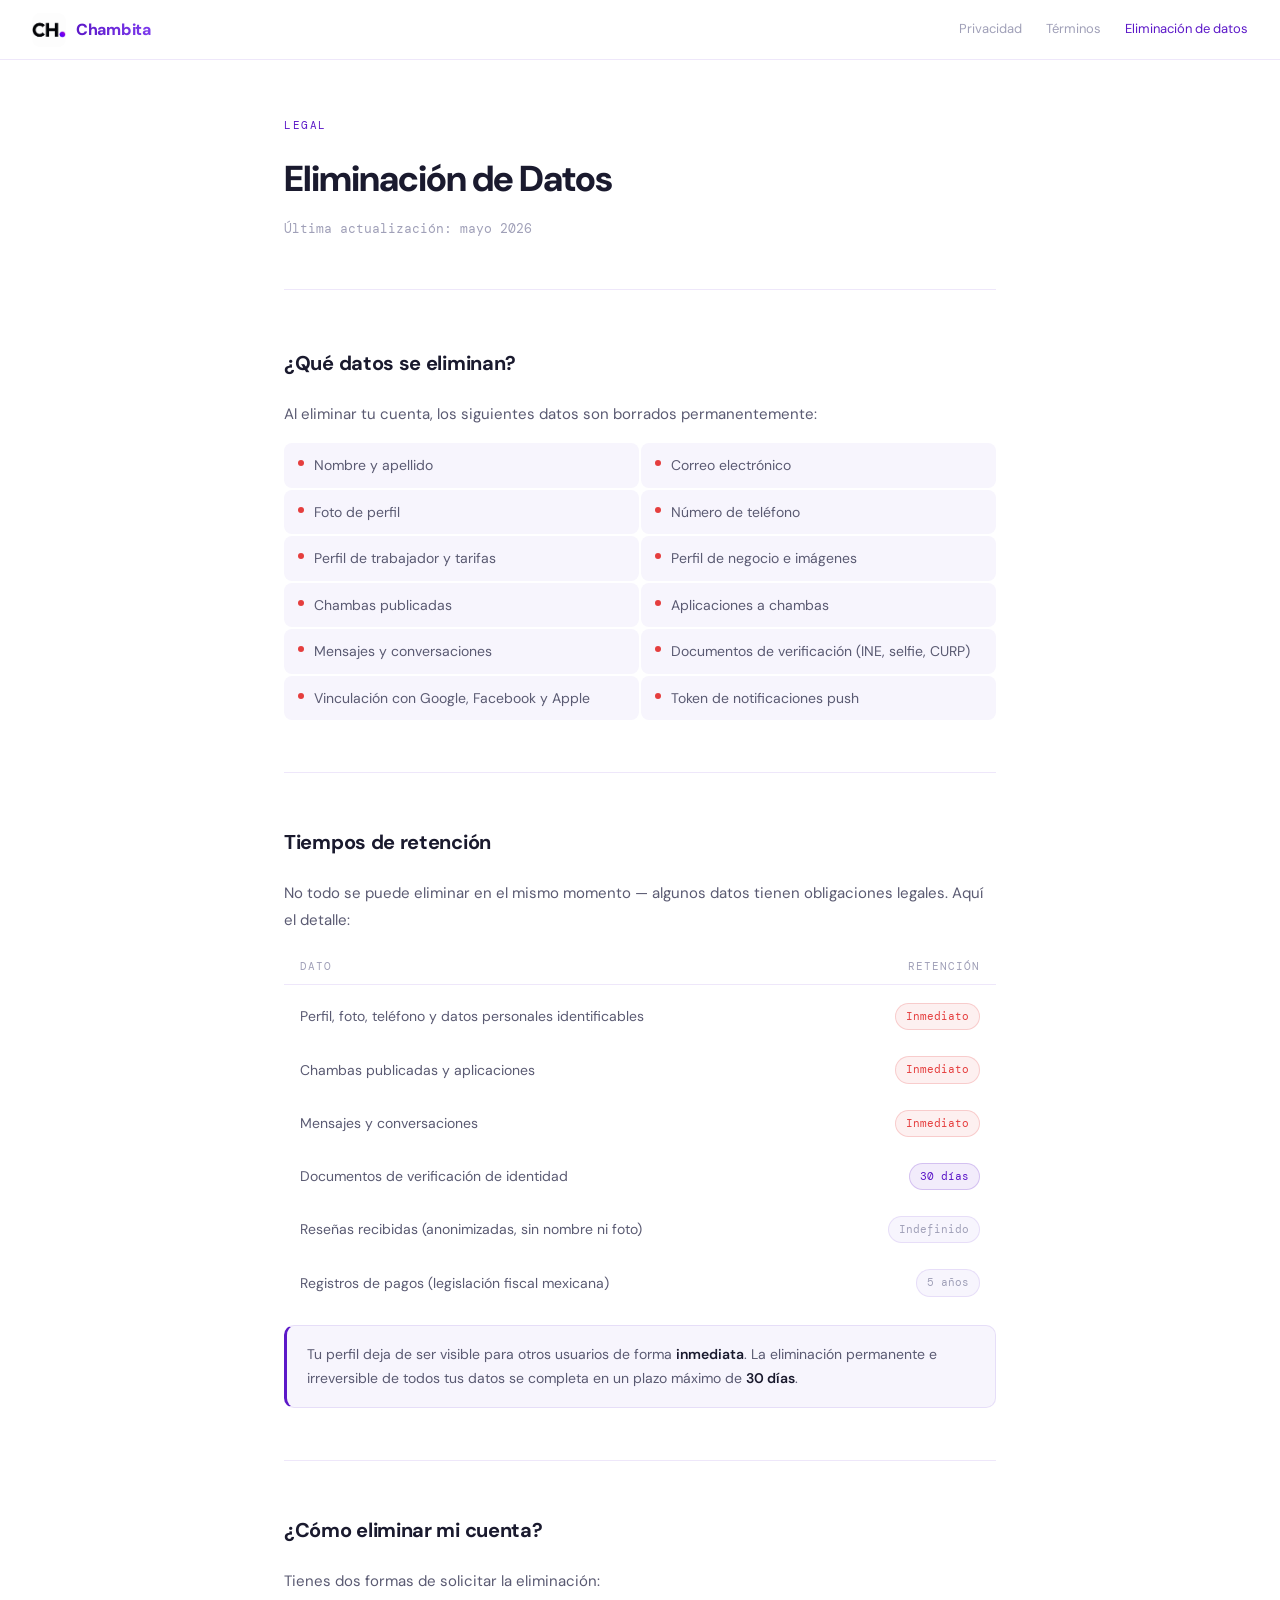
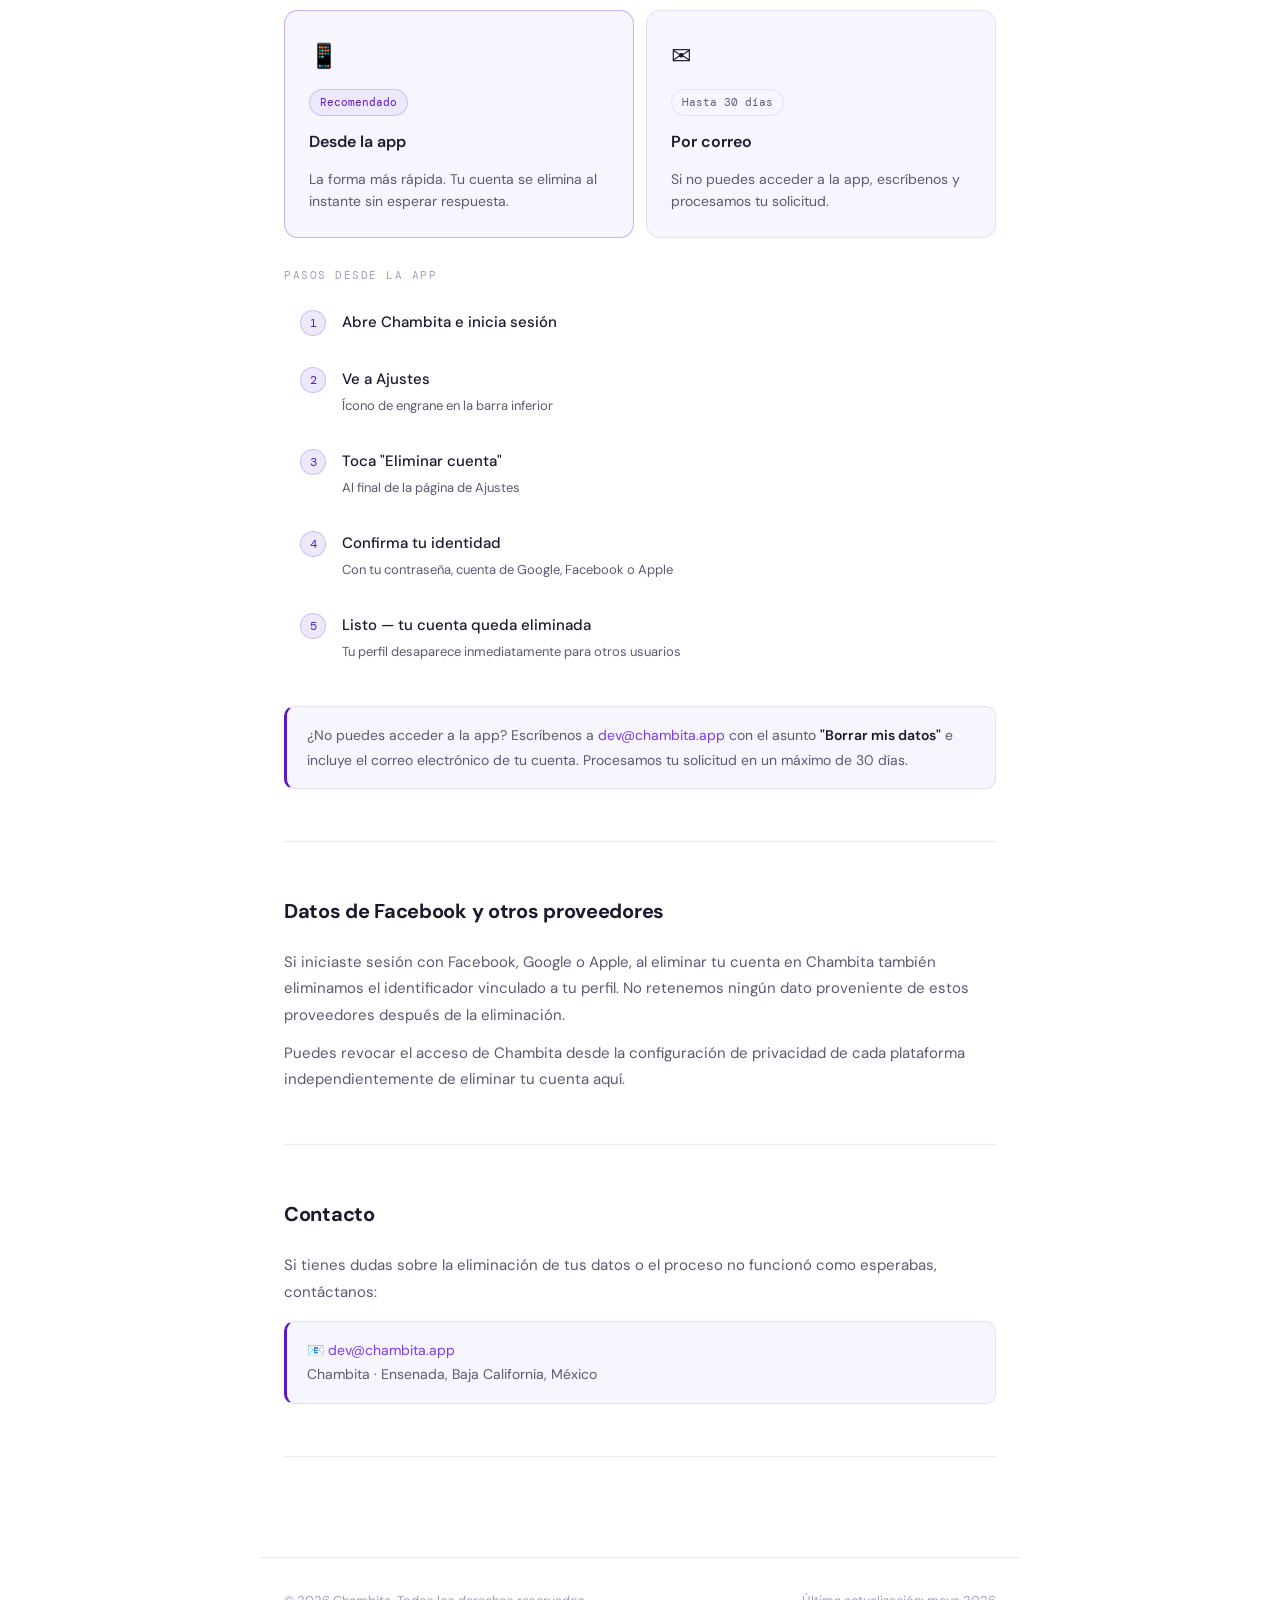
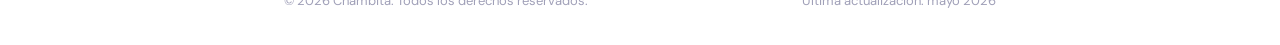
==== data-deletion.html @ aad7fae1 "logo update" ====
<!doctype html>
<html lang="es">
<head>
  <meta charset="UTF-8" />
  <meta name="viewport" content="width=device-width, initial-scale=1.0" />
  <title>Eliminación de Datos — Chambita</title>
  <link rel="stylesheet" href="/chambita.css" />
</head>
<body>

  <header class="site-header">
    <a href="/" class="site-header-logo">
      <img src="/chambita_logo.png" alt="Chambita" />
      <span>Chambita</span>
    </a>
    <nav class="site-header-nav">
      <a href="/privacy">Privacidad</a>
      <a href="/terms">Términos</a>
      <a href="/data-deletion" class="active">Eliminación de datos</a>
    </nav>
  </header>

  <div class="page">
    <div class="doc-header">
      <p class="doc-header-eyebrow">Legal</p>
      <h1>Eliminación de Datos</h1>
      <p class="doc-header-meta">Última actualización: mayo 2026</p>
    </div>

    <div class="section">
      <div class="section-header"><h2>¿Qué datos se eliminan?</h2></div>
      <p>Al eliminar tu cuenta, los siguientes datos son borrados permanentemente:</p>
      <div class="data-grid">
        <div class="data-item"><span class="data-item-dot deleted"></span>Nombre y apellido</div>
        <div class="data-item"><span class="data-item-dot deleted"></span>Correo electrónico</div>
        <div class="data-item"><span class="data-item-dot deleted"></span>Foto de perfil</div>
        <div class="data-item"><span class="data-item-dot deleted"></span>Número de teléfono</div>
        <div class="data-item"><span class="data-item-dot deleted"></span>Perfil de trabajador y tarifas</div>
        <div class="data-item"><span class="data-item-dot deleted"></span>Perfil de negocio e imágenes</div>
        <div class="data-item"><span class="data-item-dot deleted"></span>Chambas publicadas</div>
        <div class="data-item"><span class="data-item-dot deleted"></span>Aplicaciones a chambas</div>
        <div class="data-item"><span class="data-item-dot deleted"></span>Mensajes y conversaciones</div>
        <div class="data-item"><span class="data-item-dot deleted"></span>Documentos de verificación (INE, selfie, CURP)</div>
        <div class="data-item"><span class="data-item-dot deleted"></span>Vinculación con Google, Facebook y Apple</div>
        <div class="data-item"><span class="data-item-dot deleted"></span>Token de notificaciones push</div>
      </div>
    </div>
    <hr />

    <div class="section">
      <div class="section-header"><h2>Tiempos de retención</h2></div>
      <p>No todo se puede eliminar en el mismo momento — algunos datos tienen obligaciones legales. Aquí el detalle:</p>
      <div class="retention">
        <div class="retention-header"><span>Dato</span><span>Retención</span></div>
        <div class="retention-row"><span class="retention-item">Perfil, foto, teléfono y datos personales identificables</span><span class="retention-tag tag-immediate">Inmediato</span></div>
        <div class="retention-row"><span class="retention-item">Chambas publicadas y aplicaciones</span><span class="retention-tag tag-immediate">Inmediato</span></div>
        <div class="retention-row"><span class="retention-item">Mensajes y conversaciones</span><span class="retention-tag tag-immediate">Inmediato</span></div>
        <div class="retention-row"><span class="retention-item">Documentos de verificación de identidad</span><span class="retention-tag tag-30days">30 días</span></div>
        <div class="retention-row"><span class="retention-item">Reseñas recibidas (anonimizadas, sin nombre ni foto)</span><span class="retention-tag tag-legal">Indefinido</span></div>
        <div class="retention-row"><span class="retention-item">Registros de pagos (legislación fiscal mexicana)</span><span class="retention-tag tag-legal">5 años</span></div>
      </div>
      <div class="callout">
        <p>Tu perfil deja de ser visible para otros usuarios de forma <strong>inmediata</strong>. La eliminación permanente e irreversible de todos tus datos se completa en un plazo máximo de <strong>30 días</strong>.</p>
      </div>
    </div>
    <hr />

    <div class="section">
      <div class="section-header"><h2>¿Cómo eliminar mi cuenta?</h2></div>
      <p>Tienes dos formas de solicitar la eliminación:</p>
      <div class="options">
        <div class="option-card primary">
          <div class="option-icon">📱</div>
          <div class="option-tag">Recomendado</div>
          <div class="option-title">Desde la app</div>
          <div class="option-desc">La forma más rápida. Tu cuenta se elimina al instante sin esperar respuesta.</div>
        </div>
        <div class="option-card">
          <div class="option-icon">✉️</div>
          <div class="option-tag secondary">Hasta 30 días</div>
          <div class="option-title">Por correo</div>
          <div class="option-desc">Si no puedes acceder a la app, escríbenos y procesamos tu solicitud.</div>
        </div>
      </div>

      <div class="steps" style="margin-top: 28px;">
        <p style="font-size: 11px; font-family: 'DM Mono', monospace; letter-spacing: 1.5px; color: var(--faint); text-transform: uppercase; margin-bottom: 8px;">Pasos desde la app</p>
        <div class="step">
          <div class="step-num">1</div>
          <div class="step-content"><div class="step-label">Abre Chambita e inicia sesión</div></div>
        </div>
        <div class="step">
          <div class="step-num">2</div>
          <div class="step-content">
            <div class="step-label">Ve a Ajustes</div>
            <div class="step-hint">Ícono de engrane en la barra inferior</div>
          </div>
        </div>
        <div class="step">
          <div class="step-num">3</div>
          <div class="step-content">
            <div class="step-label">Toca "Eliminar cuenta"</div>
            <div class="step-hint">Al final de la página de Ajustes</div>
          </div>
        </div>
        <div class="step">
          <div class="step-num">4</div>
          <div class="step-content">
            <div class="step-label">Confirma tu identidad</div>
            <div class="step-hint">Con tu contraseña, cuenta de Google, Facebook o Apple</div>
          </div>
        </div>
        <div class="step">
          <div class="step-num">5</div>
          <div class="step-content">
            <div class="step-label">Listo — tu cuenta queda eliminada</div>
            <div class="step-hint">Tu perfil desaparece inmediatamente para otros usuarios</div>
          </div>
        </div>
      </div>

      <div class="callout" style="margin-top: 28px;">
        <p>¿No puedes acceder a la app? Escríbenos a <a href="mailto:dev@chambita.app">dev@chambita.app</a> con el asunto <strong>"Borrar mis datos"</strong> e incluye el correo electrónico de tu cuenta. Procesamos tu solicitud en un máximo de 30 días.</p>
      </div>
    </div>
    <hr />

    <div class="section">
      <div class="section-header"><h2>Datos de Facebook y otros proveedores</h2></div>
      <p>Si iniciaste sesión con Facebook, Google o Apple, al eliminar tu cuenta en Chambita también eliminamos el identificador vinculado a tu perfil. No retenemos ningún dato proveniente de estos proveedores después de la eliminación.</p>
      <p>Puedes revocar el acceso de Chambita desde la configuración de privacidad de cada plataforma independientemente de eliminar tu cuenta aquí.</p>
    </div>
    <hr />

    <div class="section">
      <div class="section-header"><h2>Contacto</h2></div>
      <p>Si tienes dudas sobre la eliminación de tus datos o el proceso no funcionó como esperabas, contáctanos:</p>
      <div class="callout">
        <p>📧 <a href="mailto:dev@chambita.app">dev@chambita.app</a><br />Chambita · Ensenada, Baja California, México</p>
      </div>
    </div>

    <hr style="margin-bottom: 0;" />
  </div>

  <footer class="site-footer">
    <p>© 2026 Chambita. Todos los derechos reservados.</p>
    <p>Última actualización: mayo 2026</p>
  </footer>

</body>
</html>
---- chambita.css ----
@import url('https://fonts.googleapis.com/css2?family=DM+Sans:ital,opsz,wght@0,9..40,300;0,9..40,400;0,9..40,500;0,9..40,600;0,9..40,700;1,9..40,300&family=DM+Mono:wght@400;500&display=swap');

:root {
  --bg:       #ffffff;
  --surface:  #f7f5fd;
  --border:   rgba(92, 24, 200, 0.1);
  --text:     #1a1a2e;
  --muted:    #5a5a72;
  --faint:    #a0a0b8;
  --accent:   #5c18c8;
  --accent2:  #7c3aed;
  --accent-light: #ede8fb;
  --danger:   #e53e3e;
  --success:  #38a169;
  --mono:     'DM Mono', monospace;
  --sans:     'DM Sans', system-ui, sans-serif;
}

*, *::before, *::after { box-sizing: border-box; margin: 0; padding: 0; }
html { scroll-behavior: smooth; }

body {
  font-family: var(--sans);
  background: var(--bg);
  color: var(--text);
  line-height: 1.75;
  -webkit-font-smoothing: antialiased;
}

/* ── Site header ── */
.site-header {
  position: sticky;
  top: 0;
  z-index: 100;
  background: rgba(255,255,255,0.92);
  backdrop-filter: blur(12px);
  border-bottom: 1px solid var(--border);
  padding: 0 32px;
  height: 60px;
  display: flex;
  align-items: center;
  justify-content: space-between;
}

.site-header-logo {
  display: flex;
  align-items: center;
  gap: 10px;
  text-decoration: none;
}

.site-header-logo img {
  width: 34px;
  height: 34px;
  border-radius: 8px;
}

.site-header-logo span {
  font-size: 16px;
  font-weight: 800;
  background: linear-gradient(90deg, #5c18c8, #7c3aed);
  -webkit-background-clip: text;
  -webkit-text-fill-color: transparent;
  letter-spacing: -0.3px;
}

.site-header-nav {
  display: flex;
  align-items: center;
  gap: 24px;
}

.site-header-nav a {
  font-size: 13px;
  color: var(--faint);
  text-decoration: none;
  transition: color 0.15s;
}

.site-header-nav a:hover,
.site-header-nav a.active { color: var(--accent); }

/* ── Page layout ── */
.page {
  max-width: 760px;
  margin: 0 auto;
  padding: 0 24px 100px;
}

/* ── Doc header ── */
.doc-header {
  padding: 56px 0 48px;
  border-bottom: 1px solid var(--border);
  margin-bottom: 56px;
}

.doc-header-eyebrow {
  font-family: var(--mono);
  font-size: 11px;
  letter-spacing: 1.5px;
  text-transform: uppercase;
  color: var(--accent);
  margin-bottom: 12px;
}

.doc-header h1 {
  font-size: 36px;
  font-weight: 800;
  letter-spacing: -1px;
  color: var(--text);
  margin-bottom: 8px;
}

.doc-header-meta {
  font-size: 13px;
  color: var(--faint);
  font-family: var(--mono);
}

/* ── TOC ── */
.toc {
  background: var(--surface);
  border: 1px solid var(--border);
  border-radius: 14px;
  padding: 24px 28px;
  margin-bottom: 56px;
}

.toc-title {
  font-size: 11px;
  font-family: var(--mono);
  letter-spacing: 1.5px;
  color: var(--faint);
  text-transform: uppercase;
  margin-bottom: 16px;
}

.toc ol { list-style: none; display: flex; flex-direction: column; gap: 2px; }

.toc ol li a {
  display: flex;
  align-items: center;
  gap: 12px;
  padding: 7px 0;
  font-size: 14px;
  color: var(--muted);
  text-decoration: none;
  transition: color 0.15s;
  border-bottom: 1px solid transparent;
}

.toc ol li a:hover { color: var(--accent); }

.toc-num {
  font-family: var(--mono);
  font-size: 11px;
  color: var(--accent);
  width: 20px;
  flex-shrink: 0;
}

/* ── Sections ── */
.section { margin-bottom: 52px; scroll-margin-top: 80px; }

.section-header {
  display: flex;
  align-items: flex-start;
  gap: 16px;
  margin-bottom: 20px;
}

.section-num {
  font-family: var(--mono);
  font-size: 11px;
  color: var(--accent);
  padding-top: 6px;
  flex-shrink: 0;
  width: 20px;
}

.section h2 {
  font-size: 20px;
  font-weight: 700;
  letter-spacing: -0.3px;
  color: var(--text);
}

.section p {
  font-size: 15px;
  color: var(--muted);
  margin-bottom: 12px;
}

.section p:last-child { margin-bottom: 0; }

/* ── Lists ── */
.data-list {
  list-style: none;
  display: flex;
  flex-direction: column;
  gap: 8px;
  margin-top: 12px;
}

.data-list li {
  display: flex;
  align-items: flex-start;
  gap: 10px;
  font-size: 15px;
  color: var(--muted);
}

.data-list li::before {
  content: '';
  width: 5px;
  height: 5px;
  border-radius: 50%;
  background: var(--accent);
  margin-top: 9px;
  flex-shrink: 0;
}

/* ── Callout ── */
.callout {
  background: var(--surface);
  border: 1px solid var(--border);
  border-left: 3px solid var(--accent);
  border-radius: 10px;
  padding: 16px 20px;
  margin-top: 16px;
}

.callout p { font-size: 14px; color: var(--muted); margin: 0; }

/* ── Providers table ── */
.providers { display: flex; flex-direction: column; gap: 2px; margin-top: 16px; }

.providers-header {
  display: grid;
  grid-template-columns: 140px 1fr;
  gap: 16px;
  padding: 8px 16px;
  border-bottom: 1px solid var(--border);
  margin-bottom: 4px;
}

.providers-header span {
  font-family: var(--mono);
  font-size: 11px;
  letter-spacing: 1px;
  color: var(--faint);
  text-transform: uppercase;
}

.provider-row {
  display: grid;
  grid-template-columns: 140px 1fr;
  gap: 16px;
  padding: 10px 16px;
  border-radius: 8px;
  transition: background 0.15s;
}

.provider-row:hover { background: var(--surface); }
.provider-name { font-size: 14px; font-weight: 500; color: var(--text); }
.provider-role { font-size: 14px; color: var(--muted); }

/* ── Retention table ── */
.retention { display: flex; flex-direction: column; gap: 2px; margin-top: 16px; }

.retention-header {
  display: grid;
  grid-template-columns: 1fr 120px;
  gap: 16px;
  padding: 8px 16px;
  border-bottom: 1px solid var(--border);
  margin-bottom: 4px;
}

.retention-header span {
  font-family: var(--mono);
  font-size: 11px;
  letter-spacing: 1px;
  color: var(--faint);
  text-transform: uppercase;
}

.retention-header span:last-child { text-align: right; }

.retention-row {
  display: grid;
  grid-template-columns: 1fr 120px;
  gap: 16px;
  padding: 12px 16px;
  border-radius: 8px;
  align-items: center;
}

.retention-row:hover { background: var(--surface); }
.retention-item { font-size: 14px; color: var(--muted); }

.retention-tag {
  font-family: var(--mono);
  font-size: 11px;
  padding: 3px 10px;
  border-radius: 20px;
  text-align: center;
  justify-self: end;
}

.tag-immediate { background: rgba(229,62,62,0.08); color: var(--danger); border: 1px solid rgba(229,62,62,0.2); }
.tag-30days    { background: rgba(92,24,200,0.08); color: var(--accent); border: 1px solid rgba(92,24,200,0.2); }
.tag-legal     { background: var(--surface); color: var(--faint); border: 1px solid var(--border); }

/* ── Data grid ── */
.data-grid {
  display: grid;
  grid-template-columns: 1fr 1fr;
  gap: 2px;
  margin-top: 16px;
}

.data-item {
  display: flex;
  align-items: flex-start;
  gap: 10px;
  padding: 10px 14px;
  background: var(--surface);
  border-radius: 8px;
  font-size: 14px;
  color: var(--muted);
}

.data-item-dot { width: 6px; height: 6px; border-radius: 50%; margin-top: 7px; flex-shrink: 0; }
.data-item-dot.deleted { background: var(--danger); }
.data-item-dot.kept    { background: var(--faint); }

/* ── Steps ── */
.steps { display: flex; flex-direction: column; gap: 2px; margin-top: 16px; }

.step {
  display: flex;
  gap: 16px;
  align-items: flex-start;
  padding: 14px 16px;
  border-radius: 10px;
  transition: background 0.15s;
}

.step:hover { background: var(--surface); }

.step-num {
  width: 26px;
  height: 26px;
  border-radius: 50%;
  background: var(--accent-light);
  border: 1px solid rgba(92,24,200,0.2);
  color: var(--accent);
  font-family: var(--mono);
  font-size: 12px;
  display: flex;
  align-items: center;
  justify-content: center;
  flex-shrink: 0;
  margin-top: 1px;
}

.step-content { display: flex; flex-direction: column; gap: 3px; }
.step-label { font-size: 15px; color: var(--text); font-weight: 500; }
.step-hint  { font-size: 13px; color: var(--muted); }

/* ── Option cards ── */
.options { display: grid; grid-template-columns: 1fr 1fr; gap: 12px; margin-top: 16px; }

.option-card {
  background: var(--surface);
  border: 1px solid var(--border);
  border-radius: 14px;
  padding: 24px;
  display: flex;
  flex-direction: column;
  gap: 12px;
}

.option-card.primary { border-color: rgba(92,24,200,0.3); }
.option-icon  { font-size: 24px; }
.option-title { font-size: 16px; font-weight: 600; color: var(--text); }
.option-desc  { font-size: 14px; color: var(--muted); line-height: 1.6; }

.option-tag {
  font-family: var(--mono);
  font-size: 11px;
  color: var(--accent);
  background: var(--accent-light);
  border: 1px solid rgba(92,24,200,0.2);
  border-radius: 20px;
  padding: 3px 10px;
  align-self: flex-start;
}

.option-tag.secondary {
  color: var(--muted);
  background: var(--surface);
  border-color: var(--border);
}

/* ── HR ── */
hr { border: none; border-top: 1px solid var(--border); margin: 0 0 52px; }

/* ── Footer ── */
.site-footer {
  border-top: 1px solid var(--border);
  padding: 32px 24px;
  display: flex;
  align-items: center;
  justify-content: space-between;
  flex-wrap: wrap;
  gap: 16px;
  max-width: 760px;
  margin: 0 auto;
}

.site-footer p { font-size: 13px; color: var(--faint); }

/* ── Global ── */
a { color: var(--accent2); text-decoration: none; }
a:hover { text-decoration: underline; }
strong { color: var(--text); font-weight: 600; }

/* ── Responsive ── */
@media (max-width: 540px) {
  .options, .data-grid { grid-template-columns: 1fr; }
  .provider-row, .providers-header,
  .retention-row, .retention-header { grid-template-columns: 1fr; gap: 4px; }
  .providers-header, .retention-header { display: none; }
  .retention-tag { justify-self: start; }
  .site-header-nav { display: none; }
  .doc-header h1 { font-size: 28px; }
}
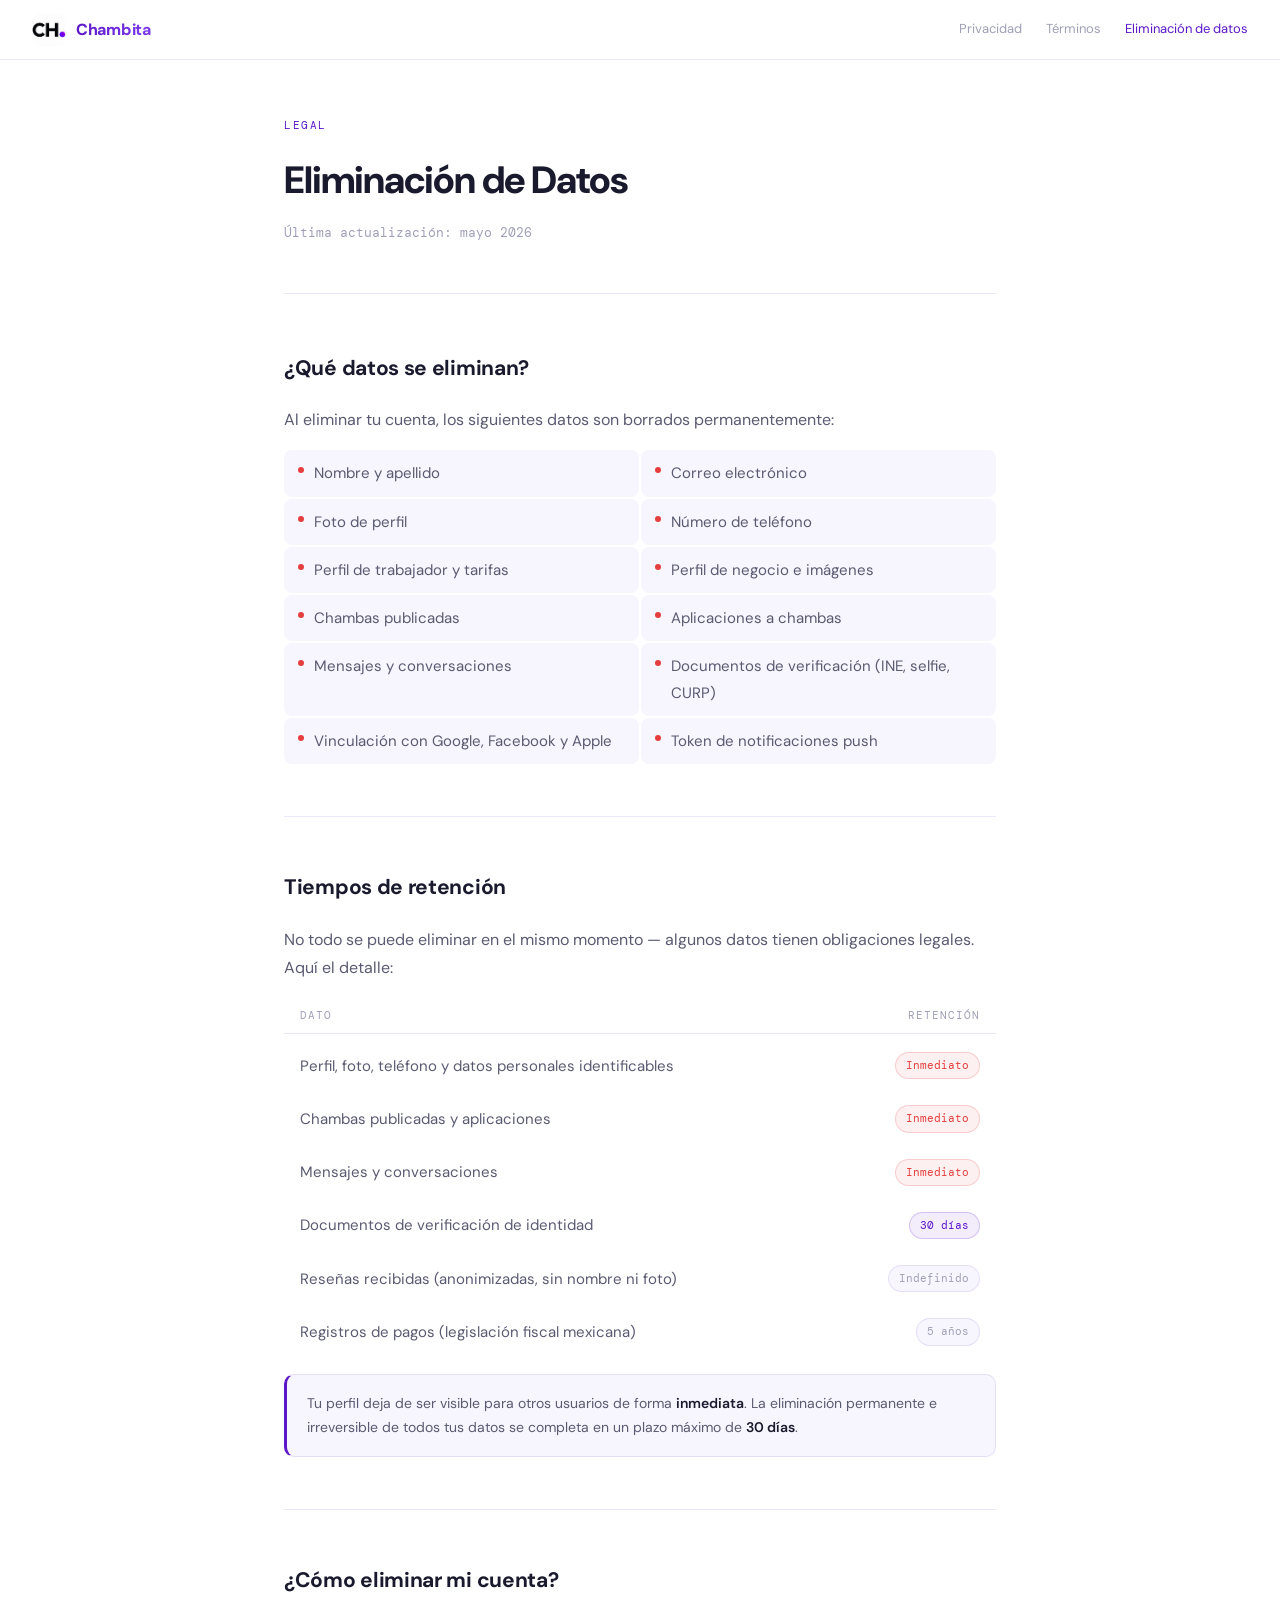
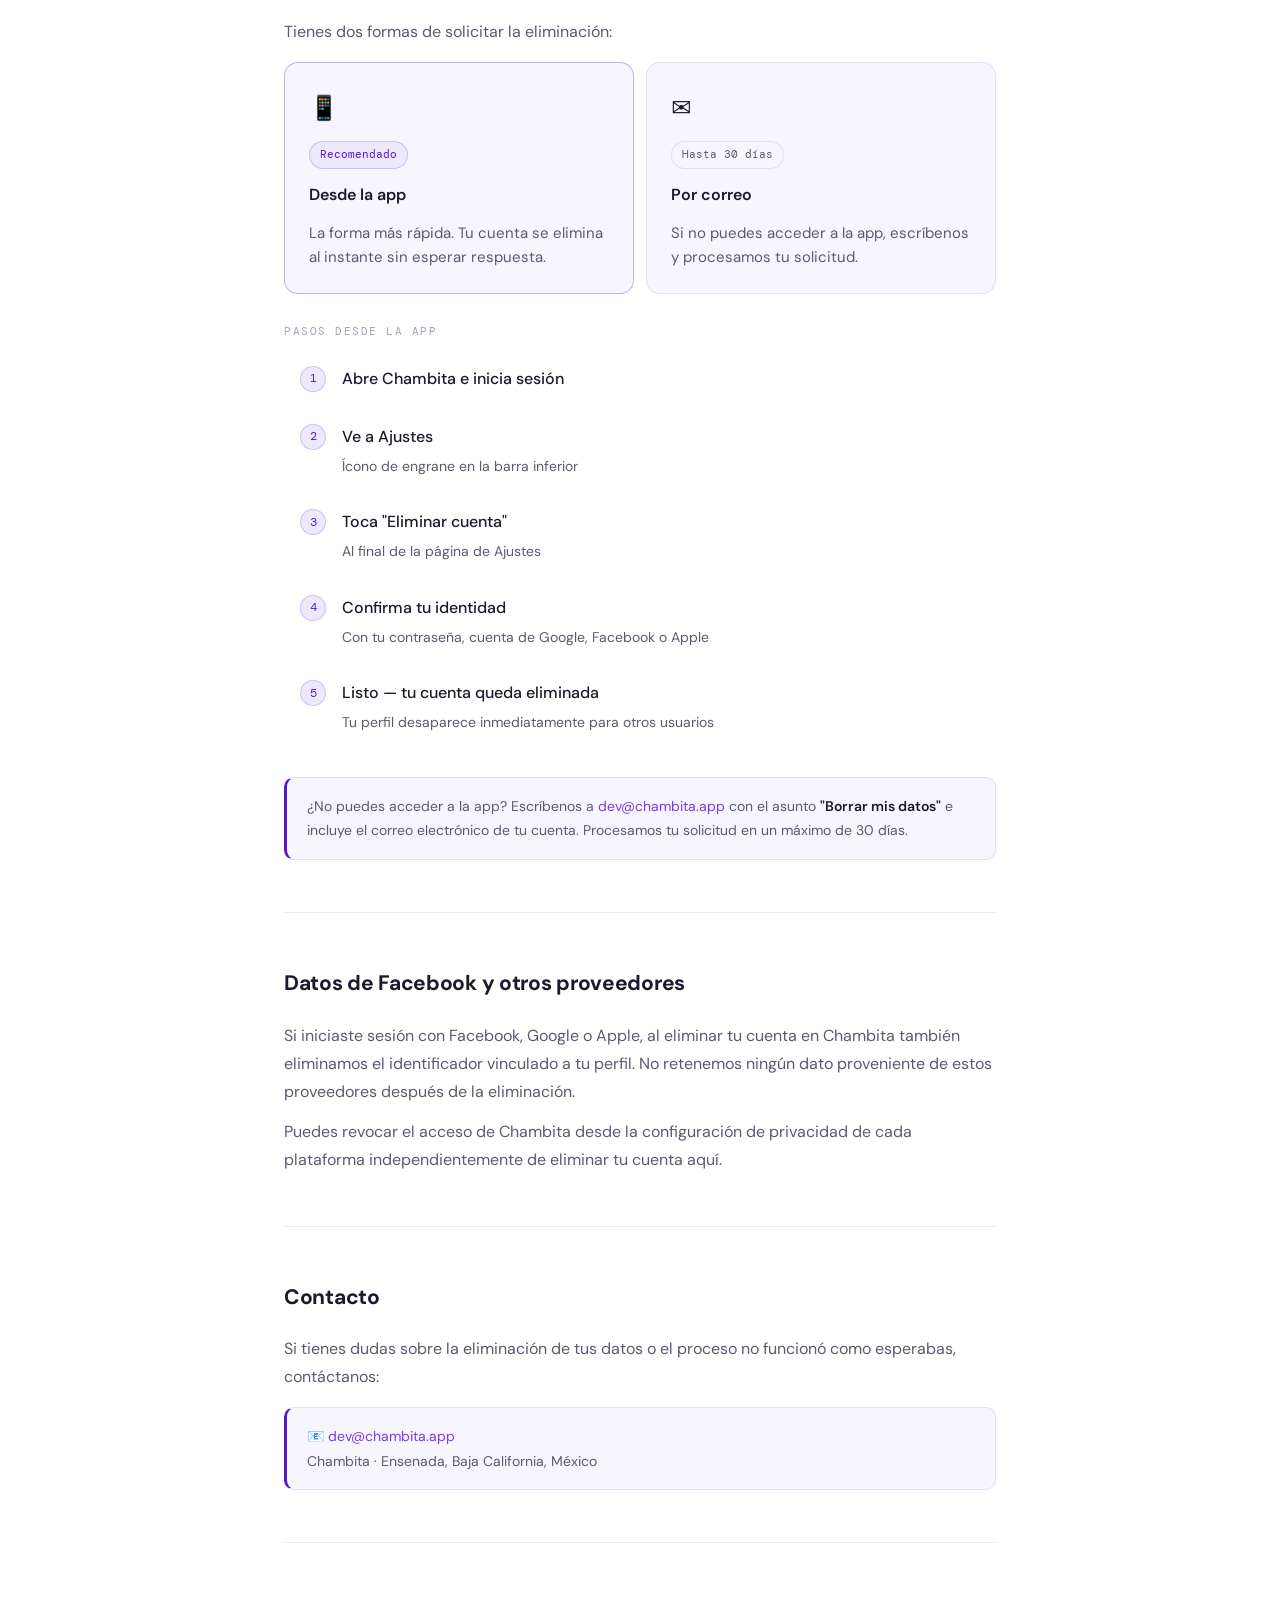
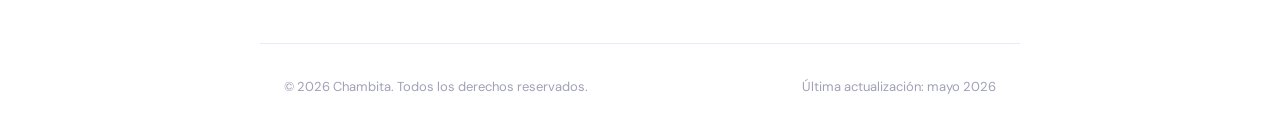
==== commit 424f6042: "feat: add floating navigation, refine hero and organize assets" ====
--- a/data-deletion.html
+++ b/data-deletion.html
@@ -4,13 +4,15 @@
   <meta charset="UTF-8" />
   <meta name="viewport" content="width=device-width, initial-scale=1.0" />
   <title>Eliminación de Datos — Chambita</title>
-  <link rel="stylesheet" href="/chambita.css" />
+  <link rel="stylesheet" href="/assets/css/base.css" />
+  <link rel="stylesheet" href="/assets/css/document-header.css" />
+  <link rel="stylesheet" href="/assets/css/documents.css" />
 </head>
 <body>
 
   <header class="site-header">
     <a href="/" class="site-header-logo">
-      <img src="/chambita_logo.png" alt="Chambita" />
+      <img src="/assets/images/brand/chambita_logo.png" alt="Chambita" />
       <span>Chambita</span>
     </a>
     <nav class="site-header-nav">
--- a/assets/css/base.css
+++ b/assets/css/base.css
@@ -0,0 +1,38 @@
+@import url('https://fonts.googleapis.com/css2?family=DM+Sans:ital,opsz,wght@0,9..40,300;0,9..40,400;0,9..40,500;0,9..40,600;0,9..40,700;1,9..40,300&family=DM+Mono:wght@400;500&display=swap');
+
+:root {
+  --bg:       #ffffff;
+  --surface:  #f7f5fd;
+  --border:   rgba(92, 24, 200, 0.1);
+  --text:     #1a1a2e;
+  --muted:    #5a5a72;
+  --faint:    #a0a0b8;
+  --accent:   #5c18c8;
+  --accent2:  #7c3aed;
+  --accent-light: #ede8fb;
+  --danger:   #e53e3e;
+  --success:  #38a169;
+  --mono:     'DM Mono', monospace;
+  --sans:     'DM Sans', system-ui, sans-serif;
+}
+
+*, *::before, *::after { box-sizing: border-box; margin: 0; padding: 0; }
+html { scroll-behavior: smooth; }
+
+body {
+  font-family: var(--sans);
+  font-size: 17px;
+  background: var(--bg);
+  color: var(--text);
+  line-height: 1.75;
+  -webkit-font-smoothing: antialiased;
+}
+
+
+:focus-visible { outline: 3px solid var(--accent2); outline-offset: 4px; }
+@media (prefers-reduced-motion: reduce) { html { scroll-behavior: auto; } }
+
+/* ── Global ── */
+a { color: var(--accent2); text-decoration: none; }
+a:hover { text-decoration: underline; }
+strong { color: var(--text); font-weight: 600; }
--- a/assets/css/document-header.css
+++ b/assets/css/document-header.css
@@ -0,0 +1,53 @@
+/* Shared header and document navigation. */
+
+.site-header {
+  position: sticky;
+  top: 0;
+  z-index: 100;
+  background: rgba(255,255,255,0.92);
+  backdrop-filter: blur(12px);
+  border-bottom: 1px solid var(--border);
+  padding: 0 32px;
+  height: 60px;
+  display: flex;
+  align-items: center;
+  justify-content: space-between;
+}
+
+.site-header-logo {
+  display: flex;
+  align-items: center;
+  gap: 10px;
+  text-decoration: none;
+}
+
+.site-header-logo img {
+  width: 34px;
+  height: 34px;
+  border-radius: 8px;
+}
+
+.site-header-logo span {
+  font-size: 16px;
+  font-weight: 800;
+  background: linear-gradient(90deg, #5c18c8, #7c3aed);
+  -webkit-background-clip: text;
+  -webkit-text-fill-color: transparent;
+  letter-spacing: -0.3px;
+}
+
+.site-header-nav {
+  display: flex;
+  align-items: center;
+  gap: 24px;
+}
+
+.site-header-nav a {
+  font-size: 13px;
+  color: var(--faint);
+  text-decoration: none;
+  transition: color 0.15s;
+}
+
+.site-header-nav a:hover,
+.site-header-nav a.active { color: var(--accent); }
--- a/assets/css/documents.css
+++ b/assets/css/documents.css
@@ -0,0 +1,353 @@
+/* Document layouts: privacy, terms, account and invitation pages. */
+
+.page {
+  max-width: 760px;
+  margin: 0 auto;
+  padding: 0 24px 100px;
+}
+
+/* ── Doc header ── */
+.doc-header {
+  padding: 56px 0 48px;
+  border-bottom: 1px solid var(--border);
+  margin-bottom: 56px;
+}
+
+.doc-header-eyebrow {
+  font-family: var(--mono);
+  font-size: 11px;
+  letter-spacing: 1.5px;
+  text-transform: uppercase;
+  color: var(--accent);
+  margin-bottom: 12px;
+}
+
+.doc-header h1 {
+  font-size: 38px;
+  font-weight: 800;
+  letter-spacing: -1px;
+  color: var(--text);
+  margin-bottom: 8px;
+}
+
+.doc-header-meta {
+  font-size: 13px;
+  color: var(--faint);
+  font-family: var(--mono);
+}
+
+/* ── TOC ── */
+.toc {
+  background: var(--surface);
+  border: 1px solid var(--border);
+  border-radius: 14px;
+  padding: 24px 28px;
+  margin-bottom: 56px;
+}
+
+.toc-title {
+  font-size: 11px;
+  font-family: var(--mono);
+  letter-spacing: 1.5px;
+  color: var(--faint);
+  text-transform: uppercase;
+  margin-bottom: 16px;
+}
+
+.toc ol { list-style: none; display: flex; flex-direction: column; gap: 2px; }
+
+.toc ol li a {
+  display: flex;
+  align-items: center;
+  gap: 12px;
+  padding: 7px 0;
+  font-size: 15px;
+  color: var(--muted);
+  text-decoration: none;
+  transition: color 0.15s;
+  border-bottom: 1px solid transparent;
+}
+
+.toc ol li a:hover { color: var(--accent); }
+
+.toc-num {
+  font-family: var(--mono);
+  font-size: 11px;
+  color: var(--accent);
+  width: 20px;
+  flex-shrink: 0;
+}
+
+/* ── Sections ── */
+.section { margin-bottom: 52px; scroll-margin-top: 80px; }
+
+.section-header {
+  display: flex;
+  align-items: flex-start;
+  gap: 16px;
+  margin-bottom: 20px;
+}
+
+.section-num {
+  font-family: var(--mono);
+  font-size: 11px;
+  color: var(--accent);
+  padding-top: 6px;
+  flex-shrink: 0;
+  width: 20px;
+}
+
+.section h2 {
+  font-size: 21px;
+  font-weight: 700;
+  letter-spacing: -0.3px;
+  color: var(--text);
+}
+
+.section p {
+  font-size: 16px;
+  color: var(--muted);
+  margin-bottom: 12px;
+}
+
+.section p:last-child { margin-bottom: 0; }
+
+/* ── Lists ── */
+.data-list {
+  list-style: none;
+  display: flex;
+  flex-direction: column;
+  gap: 8px;
+  margin-top: 12px;
+}
+
+.data-list li {
+  display: flex;
+  align-items: flex-start;
+  gap: 10px;
+  font-size: 16px;
+  color: var(--muted);
+}
+
+.data-list li::before {
+  content: '';
+  width: 5px;
+  height: 5px;
+  border-radius: 50%;
+  background: var(--accent);
+  margin-top: 9px;
+  flex-shrink: 0;
+}
+
+/* ── Callout ── */
+.callout {
+  background: var(--surface);
+  border: 1px solid var(--border);
+  border-left: 3px solid var(--accent);
+  border-radius: 10px;
+  padding: 16px 20px;
+  margin-top: 16px;
+}
+
+.callout p { font-size: 14px; color: var(--muted); margin: 0; }
+
+/* ── Providers table ── */
+.providers { display: flex; flex-direction: column; gap: 2px; margin-top: 16px; }
+
+.providers-header {
+  display: grid;
+  grid-template-columns: 140px 1fr;
+  gap: 16px;
+  padding: 8px 16px;
+  border-bottom: 1px solid var(--border);
+  margin-bottom: 4px;
+}
+
+.providers-header span {
+  font-family: var(--mono);
+  font-size: 11px;
+  letter-spacing: 1px;
+  color: var(--faint);
+  text-transform: uppercase;
+}
+
+.provider-row {
+  display: grid;
+  grid-template-columns: 140px 1fr;
+  gap: 16px;
+  padding: 10px 16px;
+  border-radius: 8px;
+  transition: background 0.15s;
+}
+
+.provider-row:hover { background: var(--surface); }
+.provider-name { font-size: 15px; font-weight: 500; color: var(--text); }
+.provider-role { font-size: 15px; color: var(--muted); }
+
+/* ── Retention table ── */
+.retention { display: flex; flex-direction: column; gap: 2px; margin-top: 16px; }
+
+.retention-header {
+  display: grid;
+  grid-template-columns: 1fr 120px;
+  gap: 16px;
+  padding: 8px 16px;
+  border-bottom: 1px solid var(--border);
+  margin-bottom: 4px;
+}
+
+.retention-header span {
+  font-family: var(--mono);
+  font-size: 11px;
+  letter-spacing: 1px;
+  color: var(--faint);
+  text-transform: uppercase;
+}
+
+.retention-header span:last-child { text-align: right; }
+
+.retention-row {
+  display: grid;
+  grid-template-columns: 1fr 120px;
+  gap: 16px;
+  padding: 12px 16px;
+  border-radius: 8px;
+  align-items: center;
+}
+
+.retention-row:hover { background: var(--surface); }
+.retention-item { font-size: 15px; color: var(--muted); }
+
+.retention-tag {
+  font-family: var(--mono);
+  font-size: 11px;
+  padding: 3px 10px;
+  border-radius: 20px;
+  text-align: center;
+  justify-self: end;
+}
+
+.tag-immediate { background: rgba(229,62,62,0.08); color: var(--danger); border: 1px solid rgba(229,62,62,0.2); }
+.tag-30days    { background: rgba(92,24,200,0.08); color: var(--accent); border: 1px solid rgba(92,24,200,0.2); }
+.tag-legal     { background: var(--surface); color: var(--faint); border: 1px solid var(--border); }
+
+/* ── Data grid ── */
+.data-grid {
+  display: grid;
+  grid-template-columns: 1fr 1fr;
+  gap: 2px;
+  margin-top: 16px;
+}
+
+.data-item {
+  display: flex;
+  align-items: flex-start;
+  gap: 10px;
+  padding: 10px 14px;
+  background: var(--surface);
+  border-radius: 8px;
+  font-size: 15px;
+  color: var(--muted);
+}
+
+.data-item-dot { width: 6px; height: 6px; border-radius: 50%; margin-top: 7px; flex-shrink: 0; }
+.data-item-dot.deleted { background: var(--danger); }
+.data-item-dot.kept    { background: var(--faint); }
+
+/* ── Steps ── */
+.steps { display: flex; flex-direction: column; gap: 2px; margin-top: 16px; }
+
+.step {
+  display: flex;
+  gap: 16px;
+  align-items: flex-start;
+  padding: 14px 16px;
+  border-radius: 10px;
+  transition: background 0.15s;
+}
+
+.step:hover { background: var(--surface); }
+
+.step-num {
+  width: 26px;
+  height: 26px;
+  border-radius: 50%;
+  background: var(--accent-light);
+  border: 1px solid rgba(92,24,200,0.2);
+  color: var(--accent);
+  font-family: var(--mono);
+  font-size: 12px;
+  display: flex;
+  align-items: center;
+  justify-content: center;
+  flex-shrink: 0;
+  margin-top: 1px;
+}
+
+.step-content { display: flex; flex-direction: column; gap: 3px; }
+.step-label { font-size: 16px; color: var(--text); font-weight: 500; }
+.step-hint  { font-size: 14px; color: var(--muted); }
+
+/* ── Option cards ── */
+.options { display: grid; grid-template-columns: 1fr 1fr; gap: 12px; margin-top: 16px; }
+
+.option-card {
+  background: var(--surface);
+  border: 1px solid var(--border);
+  border-radius: 14px;
+  padding: 24px;
+  display: flex;
+  flex-direction: column;
+  gap: 12px;
+}
+
+.option-card.primary { border-color: rgba(92,24,200,0.3); }
+.option-icon  { font-size: 24px; }
+.option-title { font-size: 16px; font-weight: 600; color: var(--text); }
+.option-desc  { font-size: 15px; color: var(--muted); line-height: 1.6; }
+
+.option-tag {
+  font-family: var(--mono);
+  font-size: 11px;
+  color: var(--accent);
+  background: var(--accent-light);
+  border: 1px solid rgba(92,24,200,0.2);
+  border-radius: 20px;
+  padding: 3px 10px;
+  align-self: flex-start;
+}
+
+.option-tag.secondary {
+  color: var(--muted);
+  background: var(--surface);
+  border-color: var(--border);
+}
+
+/* ── HR ── */
+hr { border: none; border-top: 1px solid var(--border); margin: 0 0 52px; }
+
+/* ── Footer ── */
+.site-footer {
+  border-top: 1px solid var(--border);
+  padding: 32px 24px;
+  display: flex;
+  align-items: center;
+  justify-content: space-between;
+  flex-wrap: wrap;
+  gap: 16px;
+  max-width: 760px;
+  margin: 0 auto;
+}
+
+.site-footer p { font-size: 13px; color: var(--faint); }
+
+/* ── Responsive ── */
+@media (max-width: 540px) {
+  .options, .data-grid { grid-template-columns: 1fr; }
+  .provider-row, .providers-header,
+  .retention-row, .retention-header { grid-template-columns: 1fr; gap: 4px; }
+  .providers-header, .retention-header { display: none; }
+  .retention-tag { justify-self: start; }
+  .site-header-nav { display: none; }
+  .doc-header h1 { font-size: 28px; }
+}
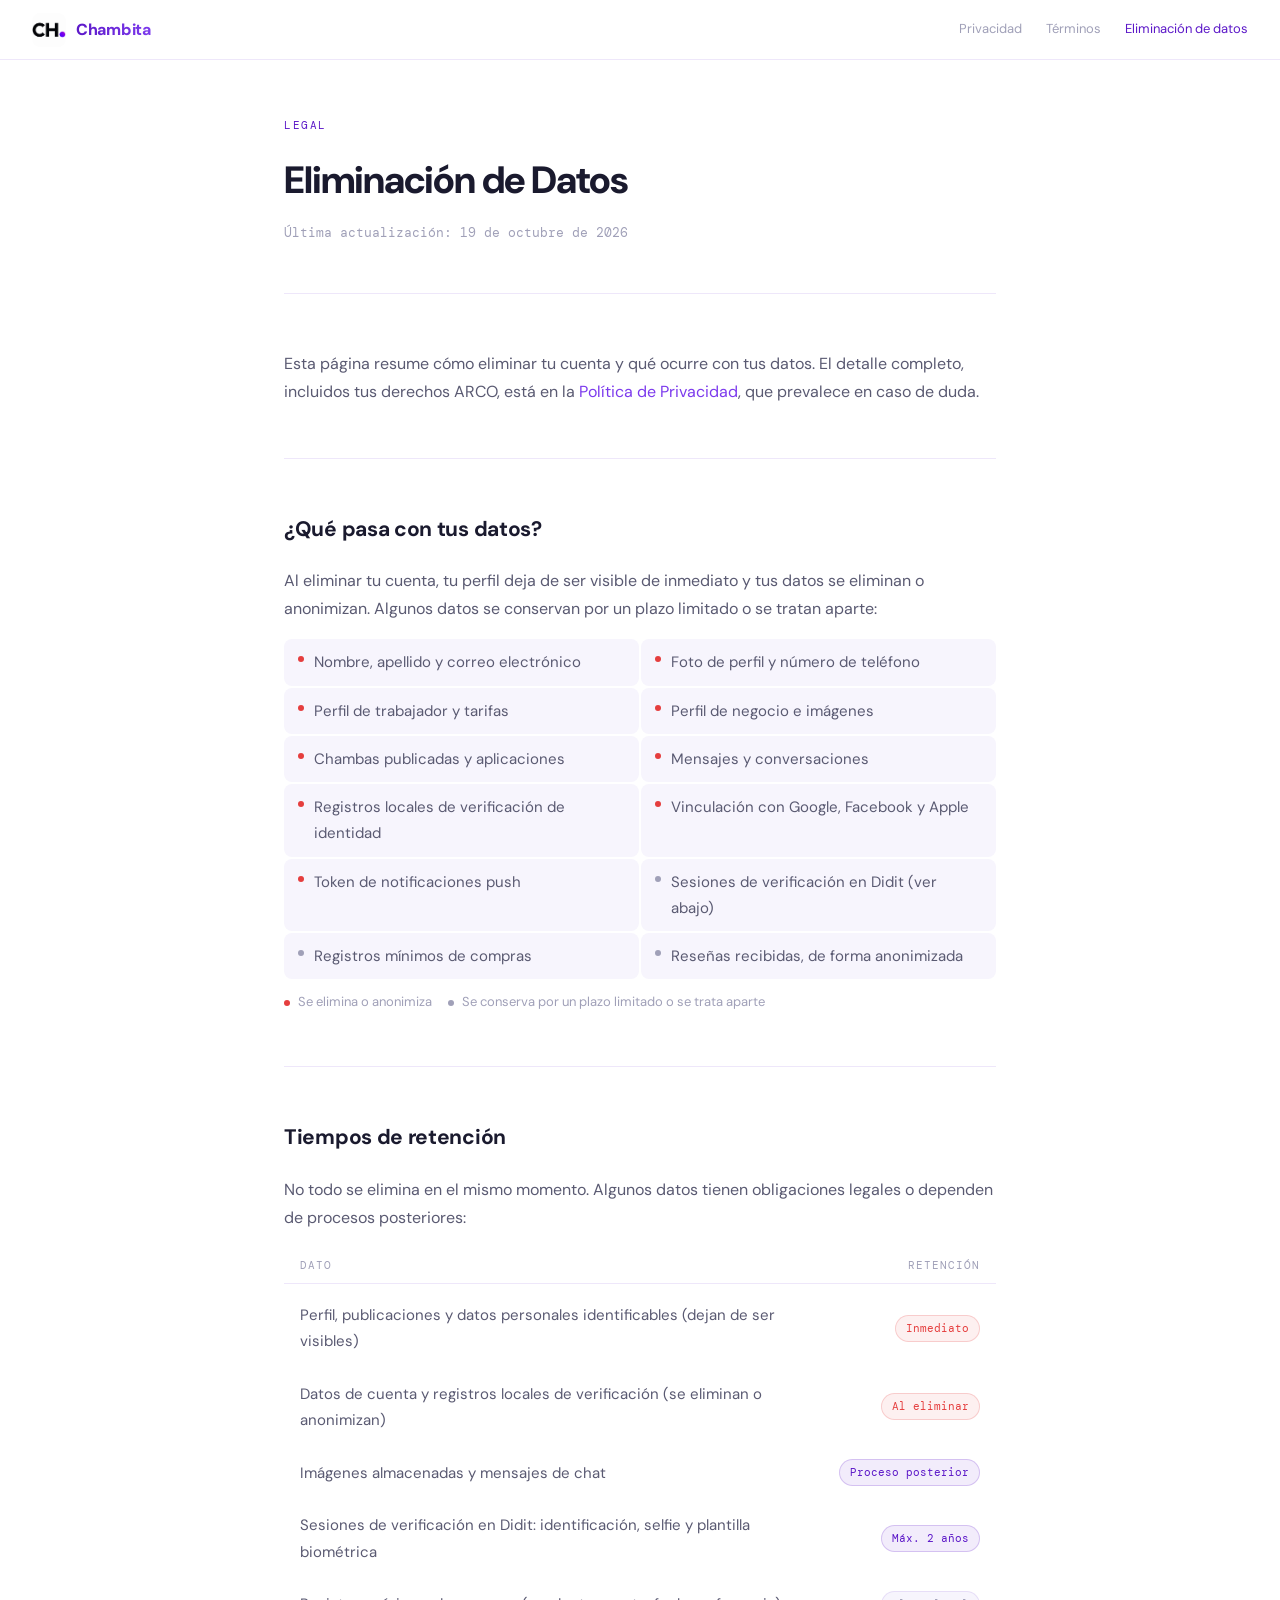
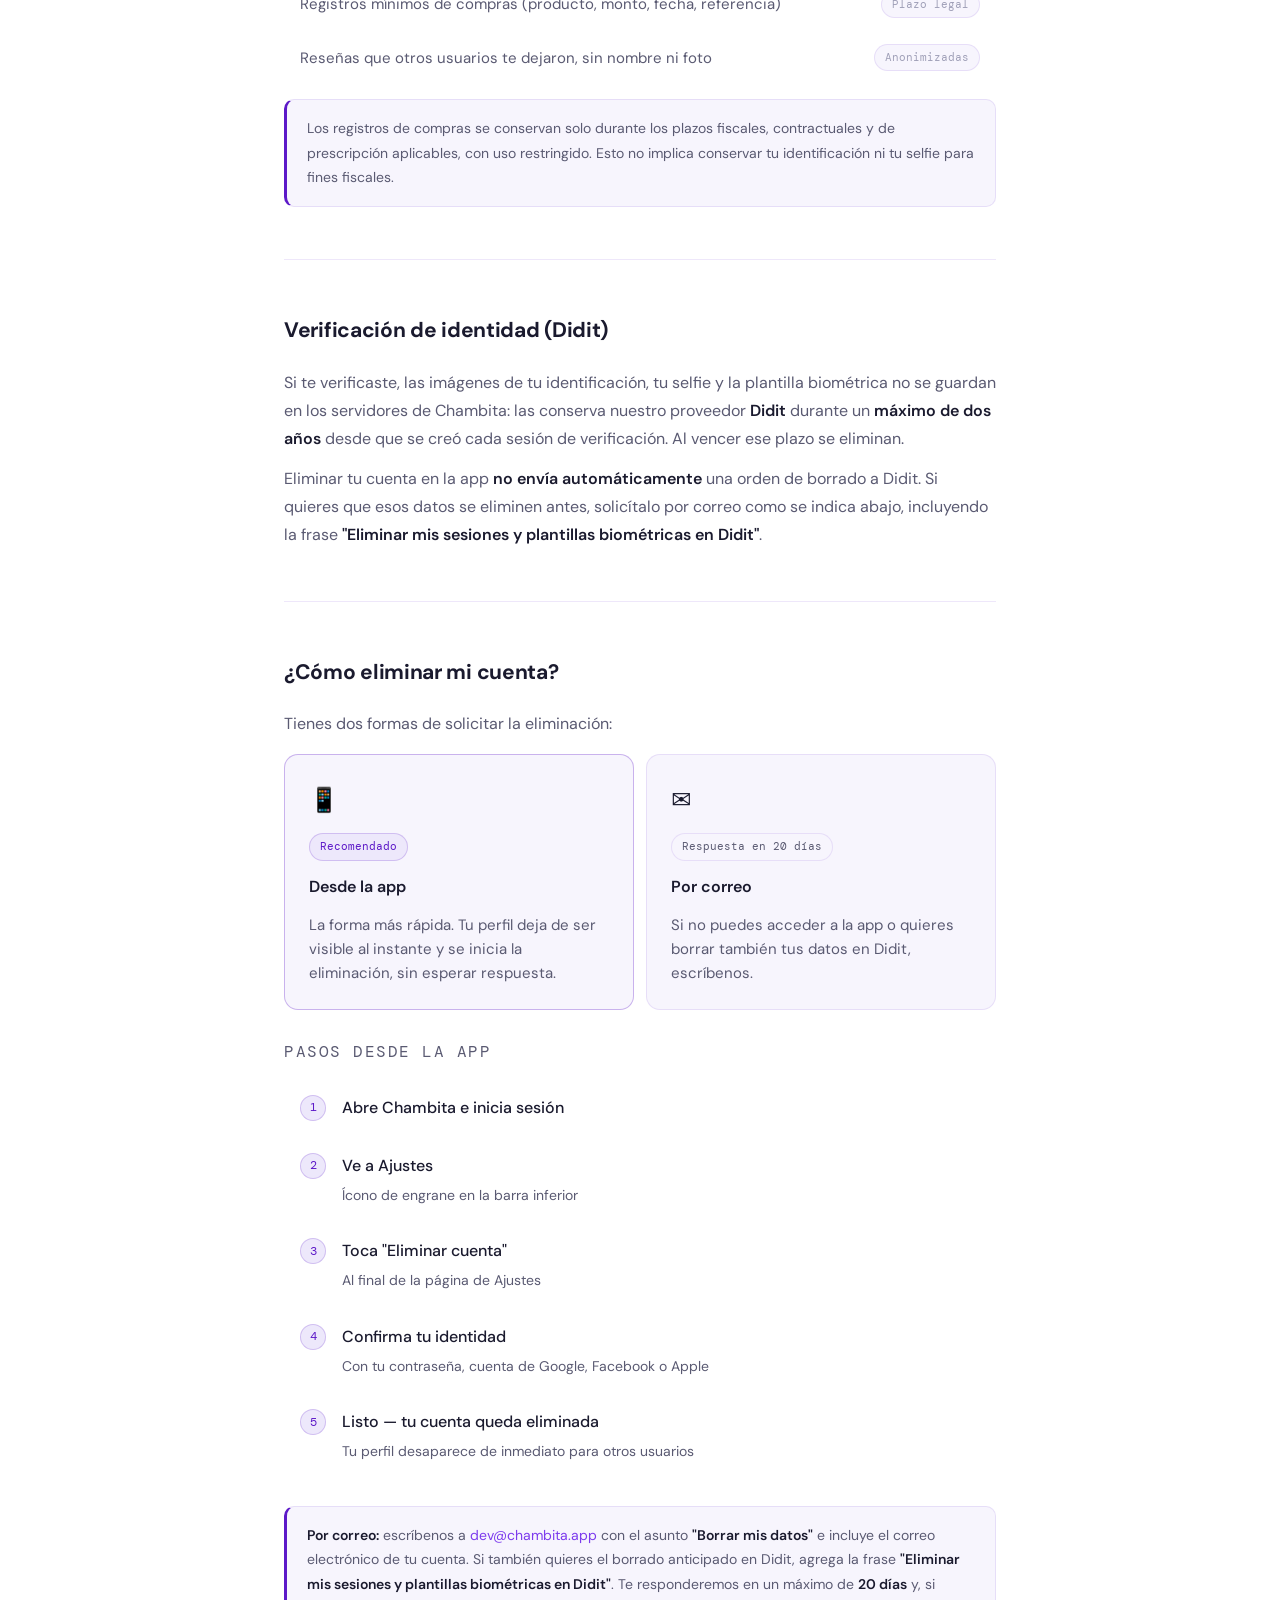
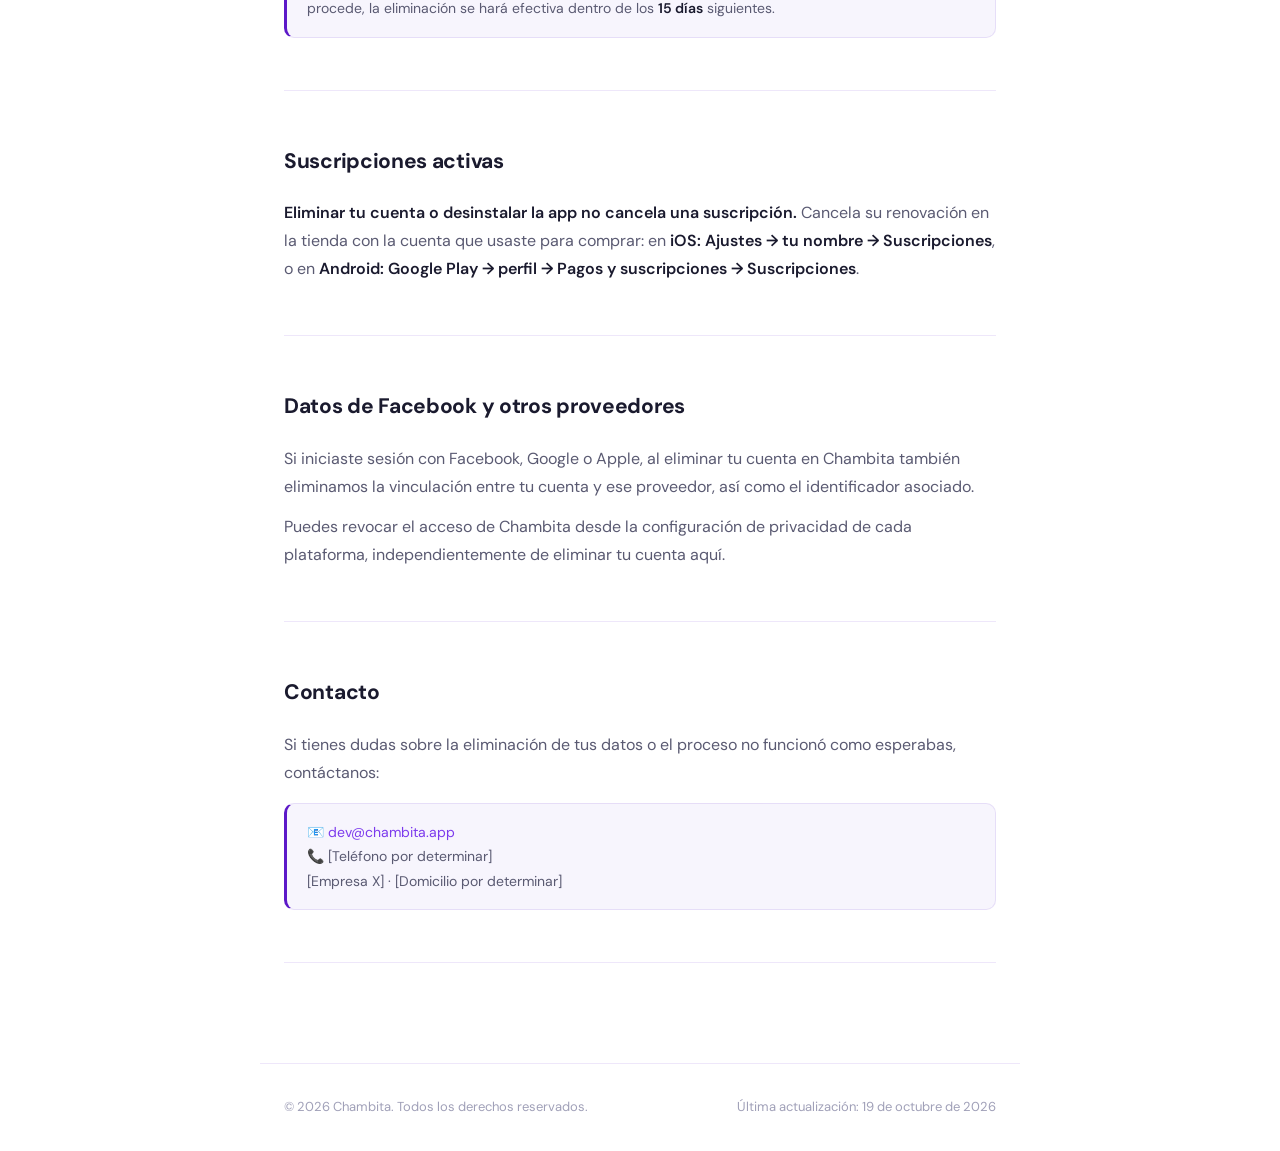
==== commit b7c0ed32: "Update on Term and Conditions" ====
--- a/data-deletion.html
+++ b/data-deletion.html
@@ -26,44 +26,60 @@
     <div class="doc-header">
       <p class="doc-header-eyebrow">Legal</p>
       <h1>Eliminación de Datos</h1>
-      <p class="doc-header-meta">Última actualización: mayo 2026</p>
+      <p class="doc-header-meta">Última actualización: 19 de octubre de 2026</p>
     </div>
 
     <div class="section">
-      <div class="section-header"><h2>¿Qué datos se eliminan?</h2></div>
-      <p>Al eliminar tu cuenta, los siguientes datos son borrados permanentemente:</p>
+      <p>Esta página resume cómo eliminar tu cuenta y qué ocurre con tus datos. El detalle completo, incluidos tus derechos ARCO, está en la <a href="/privacy">Política de Privacidad</a>, que prevalece en caso de duda.</p>
+    </div>
+    <hr />
+
+    <div class="section">
+      <div class="section-header"><h2>¿Qué pasa con tus datos?</h2></div>
+      <p>Al eliminar tu cuenta, tu perfil deja de ser visible de inmediato y tus datos se eliminan o anonimizan. Algunos datos se conservan por un plazo limitado o se tratan aparte:</p>
       <div class="data-grid">
-        <div class="data-item"><span class="data-item-dot deleted"></span>Nombre y apellido</div>
-        <div class="data-item"><span class="data-item-dot deleted"></span>Correo electrónico</div>
-        <div class="data-item"><span class="data-item-dot deleted"></span>Foto de perfil</div>
-        <div class="data-item"><span class="data-item-dot deleted"></span>Número de teléfono</div>
+        <div class="data-item"><span class="data-item-dot deleted"></span>Nombre, apellido y correo electrónico</div>
+        <div class="data-item"><span class="data-item-dot deleted"></span>Foto de perfil y número de teléfono</div>
         <div class="data-item"><span class="data-item-dot deleted"></span>Perfil de trabajador y tarifas</div>
         <div class="data-item"><span class="data-item-dot deleted"></span>Perfil de negocio e imágenes</div>
-        <div class="data-item"><span class="data-item-dot deleted"></span>Chambas publicadas</div>
-        <div class="data-item"><span class="data-item-dot deleted"></span>Aplicaciones a chambas</div>
+        <div class="data-item"><span class="data-item-dot deleted"></span>Chambas publicadas y aplicaciones</div>
         <div class="data-item"><span class="data-item-dot deleted"></span>Mensajes y conversaciones</div>
-        <div class="data-item"><span class="data-item-dot deleted"></span>Documentos de verificación (INE, selfie, CURP)</div>
+        <div class="data-item"><span class="data-item-dot deleted"></span>Registros locales de verificación de identidad</div>
         <div class="data-item"><span class="data-item-dot deleted"></span>Vinculación con Google, Facebook y Apple</div>
         <div class="data-item"><span class="data-item-dot deleted"></span>Token de notificaciones push</div>
+        <div class="data-item"><span class="data-item-dot kept"></span>Sesiones de verificación en Didit (ver abajo)</div>
+        <div class="data-item"><span class="data-item-dot kept"></span>Registros mínimos de compras</div>
+        <div class="data-item"><span class="data-item-dot kept"></span>Reseñas recibidas, de forma anonimizada</div>
+      </div>
+      <div class="data-legend">
+        <span><span class="data-item-dot deleted"></span>Se elimina o anonimiza</span>
+        <span><span class="data-item-dot kept"></span>Se conserva por un plazo limitado o se trata aparte</span>
       </div>
     </div>
     <hr />
 
     <div class="section">
       <div class="section-header"><h2>Tiempos de retención</h2></div>
-      <p>No todo se puede eliminar en el mismo momento — algunos datos tienen obligaciones legales. Aquí el detalle:</p>
+      <p>No todo se elimina en el mismo momento. Algunos datos tienen obligaciones legales o dependen de procesos posteriores:</p>
       <div class="retention">
         <div class="retention-header"><span>Dato</span><span>Retención</span></div>
-        <div class="retention-row"><span class="retention-item">Perfil, foto, teléfono y datos personales identificables</span><span class="retention-tag tag-immediate">Inmediato</span></div>
-        <div class="retention-row"><span class="retention-item">Chambas publicadas y aplicaciones</span><span class="retention-tag tag-immediate">Inmediato</span></div>
-        <div class="retention-row"><span class="retention-item">Mensajes y conversaciones</span><span class="retention-tag tag-immediate">Inmediato</span></div>
-        <div class="retention-row"><span class="retention-item">Documentos de verificación de identidad</span><span class="retention-tag tag-30days">30 días</span></div>
-        <div class="retention-row"><span class="retention-item">Reseñas recibidas (anonimizadas, sin nombre ni foto)</span><span class="retention-tag tag-legal">Indefinido</span></div>
-        <div class="retention-row"><span class="retention-item">Registros de pagos (legislación fiscal mexicana)</span><span class="retention-tag tag-legal">5 años</span></div>
+        <div class="retention-row"><span class="retention-item">Perfil, publicaciones y datos personales identificables (dejan de ser visibles)</span><span class="retention-tag tag-immediate">Inmediato</span></div>
+        <div class="retention-row"><span class="retention-item">Datos de cuenta y registros locales de verificación (se eliminan o anonimizan)</span><span class="retention-tag tag-immediate">Al eliminar</span></div>
+        <div class="retention-row"><span class="retention-item">Imágenes almacenadas y mensajes de chat</span><span class="retention-tag tag-30days">Proceso posterior</span></div>
+        <div class="retention-row"><span class="retention-item">Sesiones de verificación en Didit: identificación, selfie y plantilla biométrica</span><span class="retention-tag tag-30days">Máx. 2 años</span></div>
+        <div class="retention-row"><span class="retention-item">Registros mínimos de compras (producto, monto, fecha, referencia)</span><span class="retention-tag tag-legal">Plazo legal</span></div>
+        <div class="retention-row"><span class="retention-item">Reseñas que otros usuarios te dejaron, sin nombre ni foto</span><span class="retention-tag tag-legal">Anonimizadas</span></div>
       </div>
       <div class="callout">
-        <p>Tu perfil deja de ser visible para otros usuarios de forma <strong>inmediata</strong>. La eliminación permanente e irreversible de todos tus datos se completa en un plazo máximo de <strong>30 días</strong>.</p>
+        <p>Los registros de compras se conservan solo durante los plazos fiscales, contractuales y de prescripción aplicables, con uso restringido. Esto no implica conservar tu identificación ni tu selfie para fines fiscales.</p>
       </div>
+    </div>
+    <hr />
+
+    <div class="section">
+      <div class="section-header"><h2>Verificación de identidad (Didit)</h2></div>
+      <p>Si te verificaste, las imágenes de tu identificación, tu selfie y la plantilla biométrica no se guardan en los servidores de Chambita: las conserva nuestro proveedor <strong>Didit</strong> durante un <strong>máximo de dos años</strong> desde que se creó cada sesión de verificación. Al vencer ese plazo se eliminan.</p>
+      <p>Eliminar tu cuenta en la app <strong>no envía automáticamente</strong> una orden de borrado a Didit. Si quieres que esos datos se eliminen antes, solicítalo por correo como se indica abajo, incluyendo la frase <strong>"Eliminar mis sesiones y plantillas biométricas en Didit"</strong>.</p>
     </div>
     <hr />
 
@@ -75,18 +91,18 @@
           <div class="option-icon">📱</div>
           <div class="option-tag">Recomendado</div>
           <div class="option-title">Desde la app</div>
-          <div class="option-desc">La forma más rápida. Tu cuenta se elimina al instante sin esperar respuesta.</div>
+          <div class="option-desc">La forma más rápida. Tu perfil deja de ser visible al instante y se inicia la eliminación, sin esperar respuesta.</div>
         </div>
         <div class="option-card">
           <div class="option-icon">✉️</div>
-          <div class="option-tag secondary">Hasta 30 días</div>
+          <div class="option-tag secondary">Respuesta en 20 días</div>
           <div class="option-title">Por correo</div>
-          <div class="option-desc">Si no puedes acceder a la app, escríbenos y procesamos tu solicitud.</div>
+          <div class="option-desc">Si no puedes acceder a la app o quieres borrar también tus datos en Didit, escríbenos.</div>
         </div>
       </div>
 
-      <div class="steps" style="margin-top: 28px;">
-        <p style="font-size: 11px; font-family: 'DM Mono', monospace; letter-spacing: 1.5px; color: var(--faint); text-transform: uppercase; margin-bottom: 8px;">Pasos desde la app</p>
+      <div class="steps spaced-top-lg">
+        <p class="steps-title">Pasos desde la app</p>
         <div class="step">
           <div class="step-num">1</div>
           <div class="step-content"><div class="step-label">Abre Chambita e inicia sesión</div></div>
@@ -116,21 +132,27 @@
           <div class="step-num">5</div>
           <div class="step-content">
             <div class="step-label">Listo — tu cuenta queda eliminada</div>
-            <div class="step-hint">Tu perfil desaparece inmediatamente para otros usuarios</div>
+            <div class="step-hint">Tu perfil desaparece de inmediato para otros usuarios</div>
           </div>
         </div>
       </div>
 
-      <div class="callout" style="margin-top: 28px;">
-        <p>¿No puedes acceder a la app? Escríbenos a <a href="mailto:dev@chambita.app">dev@chambita.app</a> con el asunto <strong>"Borrar mis datos"</strong> e incluye el correo electrónico de tu cuenta. Procesamos tu solicitud en un máximo de 30 días.</p>
+      <div class="callout spaced-top-lg">
+        <p><strong>Por correo:</strong> escríbenos a <a href="mailto:dev@chambita.app">dev@chambita.app</a> con el asunto <strong>"Borrar mis datos"</strong> e incluye el correo electrónico de tu cuenta. Si también quieres el borrado anticipado en Didit, agrega la frase <strong>"Eliminar mis sesiones y plantillas biométricas en Didit"</strong>. Te responderemos en un máximo de <strong>20 días</strong> y, si procede, la eliminación se hará efectiva dentro de los <strong>15 días</strong> siguientes.</p>
       </div>
     </div>
     <hr />
 
     <div class="section">
+      <div class="section-header"><h2>Suscripciones activas</h2></div>
+      <p><strong>Eliminar tu cuenta o desinstalar la app no cancela una suscripción.</strong> Cancela su renovación en la tienda con la cuenta que usaste para comprar: en <strong>iOS: Ajustes → tu nombre → Suscripciones</strong>, o en <strong>Android: Google Play → perfil → Pagos y suscripciones → Suscripciones</strong>.</p>
+    </div>
+    <hr />
+
+    <div class="section">
       <div class="section-header"><h2>Datos de Facebook y otros proveedores</h2></div>
-      <p>Si iniciaste sesión con Facebook, Google o Apple, al eliminar tu cuenta en Chambita también eliminamos el identificador vinculado a tu perfil. No retenemos ningún dato proveniente de estos proveedores después de la eliminación.</p>
-      <p>Puedes revocar el acceso de Chambita desde la configuración de privacidad de cada plataforma independientemente de eliminar tu cuenta aquí.</p>
+      <p>Si iniciaste sesión con Facebook, Google o Apple, al eliminar tu cuenta en Chambita también eliminamos la vinculación entre tu cuenta y ese proveedor, así como el identificador asociado.</p>
+      <p>Puedes revocar el acceso de Chambita desde la configuración de privacidad de cada plataforma, independientemente de eliminar tu cuenta aquí.</p>
     </div>
     <hr />
 
@@ -138,16 +160,16 @@
       <div class="section-header"><h2>Contacto</h2></div>
       <p>Si tienes dudas sobre la eliminación de tus datos o el proceso no funcionó como esperabas, contáctanos:</p>
       <div class="callout">
-        <p>📧 <a href="mailto:dev@chambita.app">dev@chambita.app</a><br />Chambita · Ensenada, Baja California, México</p>
+        <p>📧 <a href="mailto:dev@chambita.app">dev@chambita.app</a><br />📞 [Teléfono por determinar]<br />[Empresa X] · [Domicilio por determinar]</p>
       </div>
     </div>
 
-    <hr style="margin-bottom: 0;" />
+    <hr class="end" />
   </div>
 
   <footer class="site-footer">
     <p>© 2026 Chambita. Todos los derechos reservados.</p>
-    <p>Última actualización: mayo 2026</p>
+    <p>Última actualización: 19 de octubre de 2026</p>
   </footer>
 
 </body>
--- a/assets/css/documents.css
+++ b/assets/css/documents.css
@@ -122,21 +122,21 @@
 }
 
 .data-list li {
-  display: flex;
-  align-items: flex-start;
-  gap: 10px;
+  position: relative;
+  padding-left: 15px;
   font-size: 16px;
   color: var(--muted);
 }
 
 .data-list li::before {
   content: '';
+  position: absolute;
+  left: 0;
+  top: 11px;
   width: 5px;
   height: 5px;
   border-radius: 50%;
   background: var(--accent);
-  margin-top: 9px;
-  flex-shrink: 0;
 }
 
 /* ── Callout ── */
@@ -189,7 +189,7 @@
 
 .retention-header {
   display: grid;
-  grid-template-columns: 1fr 120px;
+  grid-template-columns: 1fr 140px;
   gap: 16px;
   padding: 8px 16px;
   border-bottom: 1px solid var(--border);
@@ -208,7 +208,7 @@
 
 .retention-row {
   display: grid;
-  grid-template-columns: 1fr 120px;
+  grid-template-columns: 1fr 140px;
   gap: 16px;
   padding: 12px 16px;
   border-radius: 8px;
@@ -224,6 +224,7 @@
   padding: 3px 10px;
   border-radius: 20px;
   text-align: center;
+  white-space: nowrap;
   justify-self: end;
 }
 
@@ -351,3 +352,44 @@
   .site-header-nav { display: none; }
   .doc-header h1 { font-size: 28px; }
 }
+
+/* ── Spacing helpers (replace former inline styles) ── */
+.spaced-top    { margin-top: 12px; }
+.spaced-top-md { margin-top: 20px; }
+.spaced-top-lg { margin-top: 28px; }
+hr.end { margin-bottom: 0; }
+
+/* ── Steps title ── */
+.steps-title {
+  font-family: var(--mono);
+  font-size: 11px;
+  letter-spacing: 1.5px;
+  color: var(--faint);
+  text-transform: uppercase;
+  margin-bottom: 8px;
+}
+
+/* ── Legal entity block ── */
+.entity { margin-bottom: 56px; }
+.entity .callout { margin-top: 0; }
+
+/* ── Sub-headings inside a section ── */
+.section h3 {
+  font-size: 16px;
+  font-weight: 600;
+  color: var(--text);
+  margin: 20px 0 8px;
+}
+
+/* ── Legend for the data grid ── */
+.data-legend {
+  display: flex;
+  flex-wrap: wrap;
+  gap: 16px;
+  margin-top: 12px;
+  font-size: 13px;
+  color: var(--faint);
+}
+
+.data-legend span { display: flex; align-items: center; gap: 8px; }
+.data-legend .data-item-dot { margin-top: 0; }
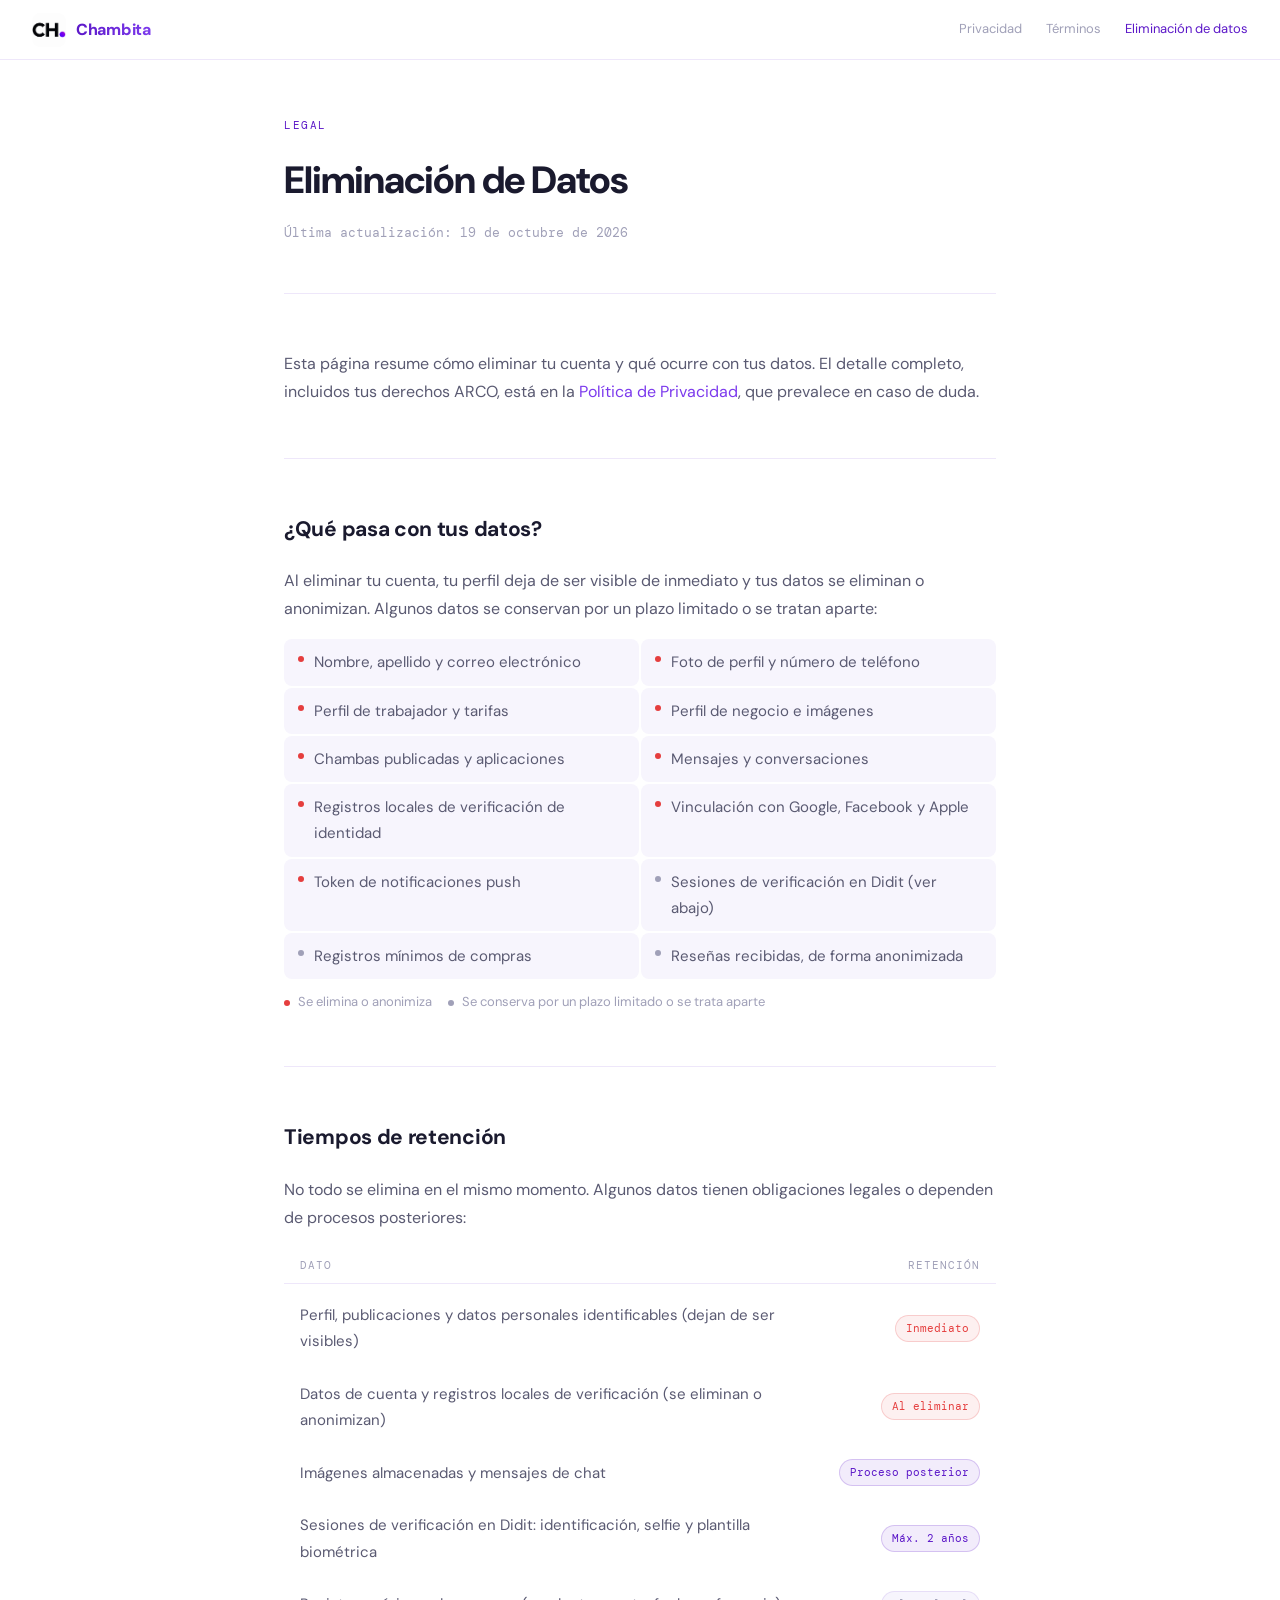
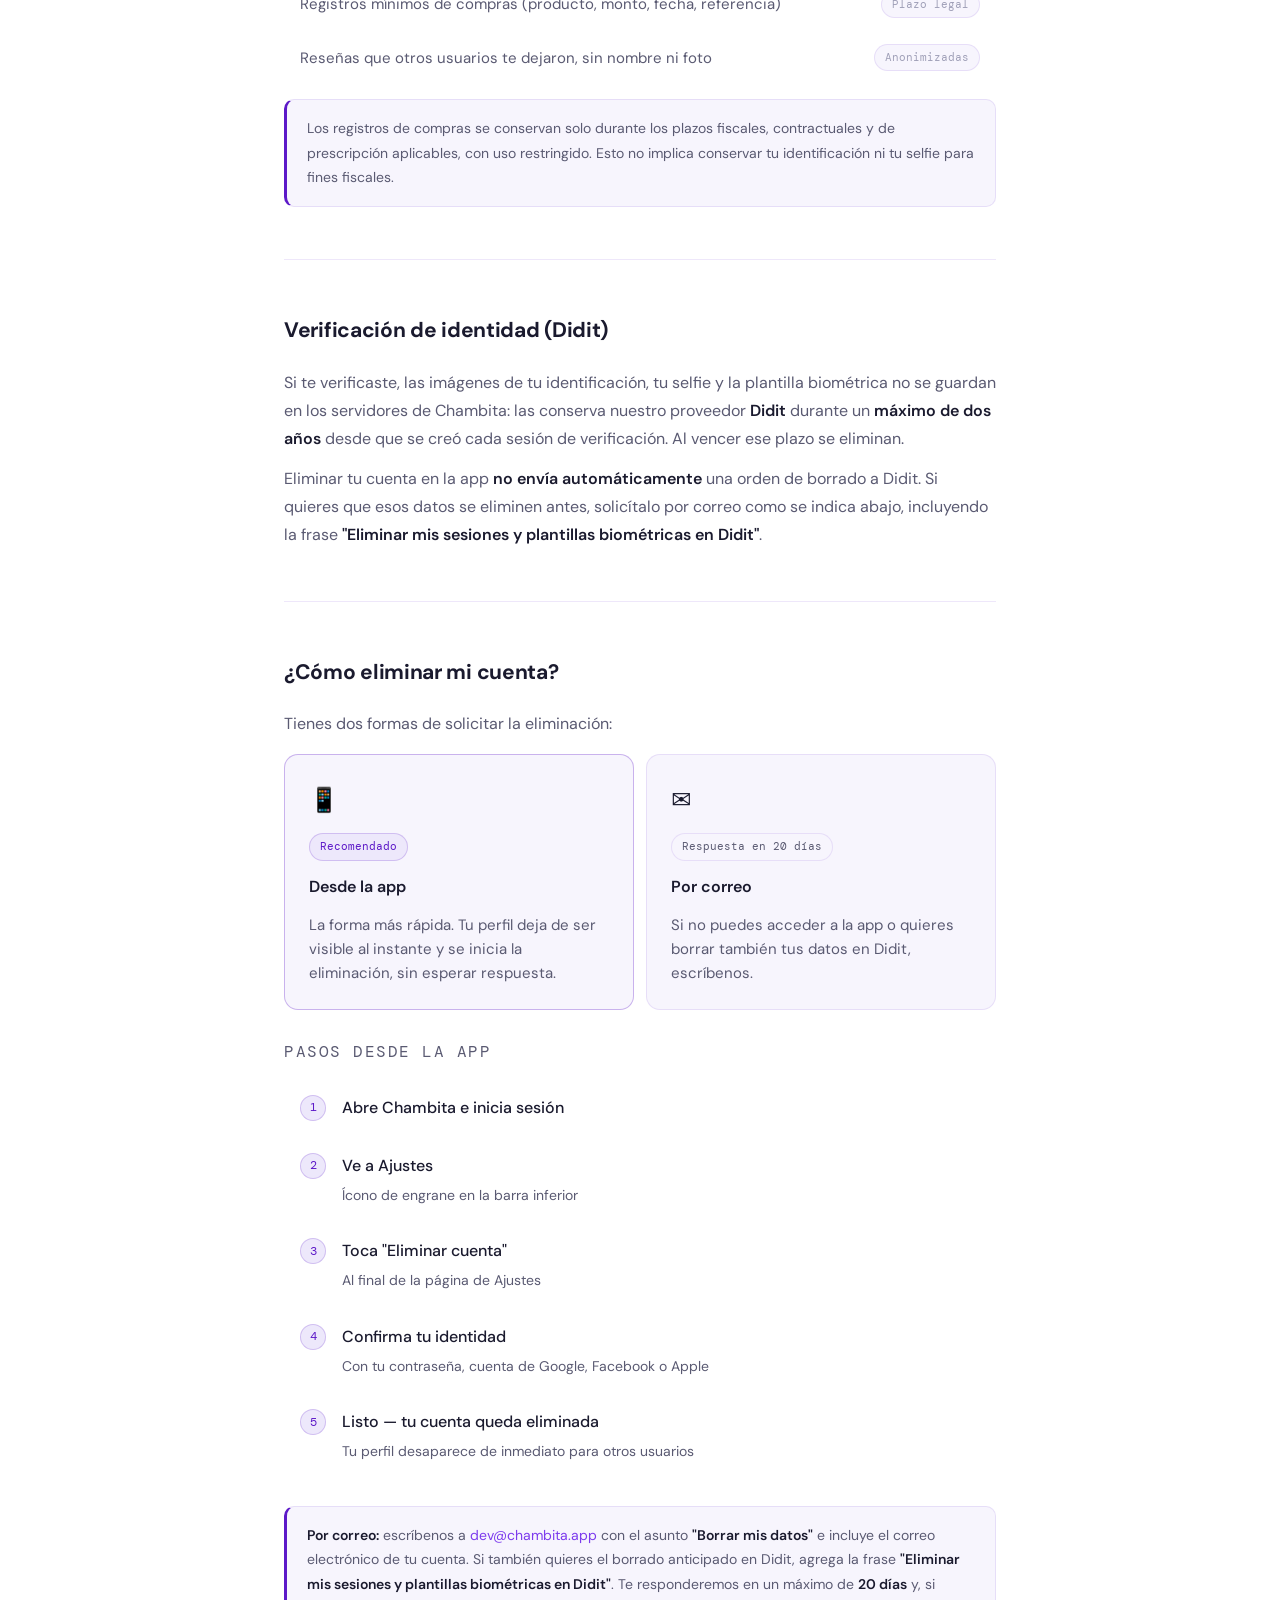
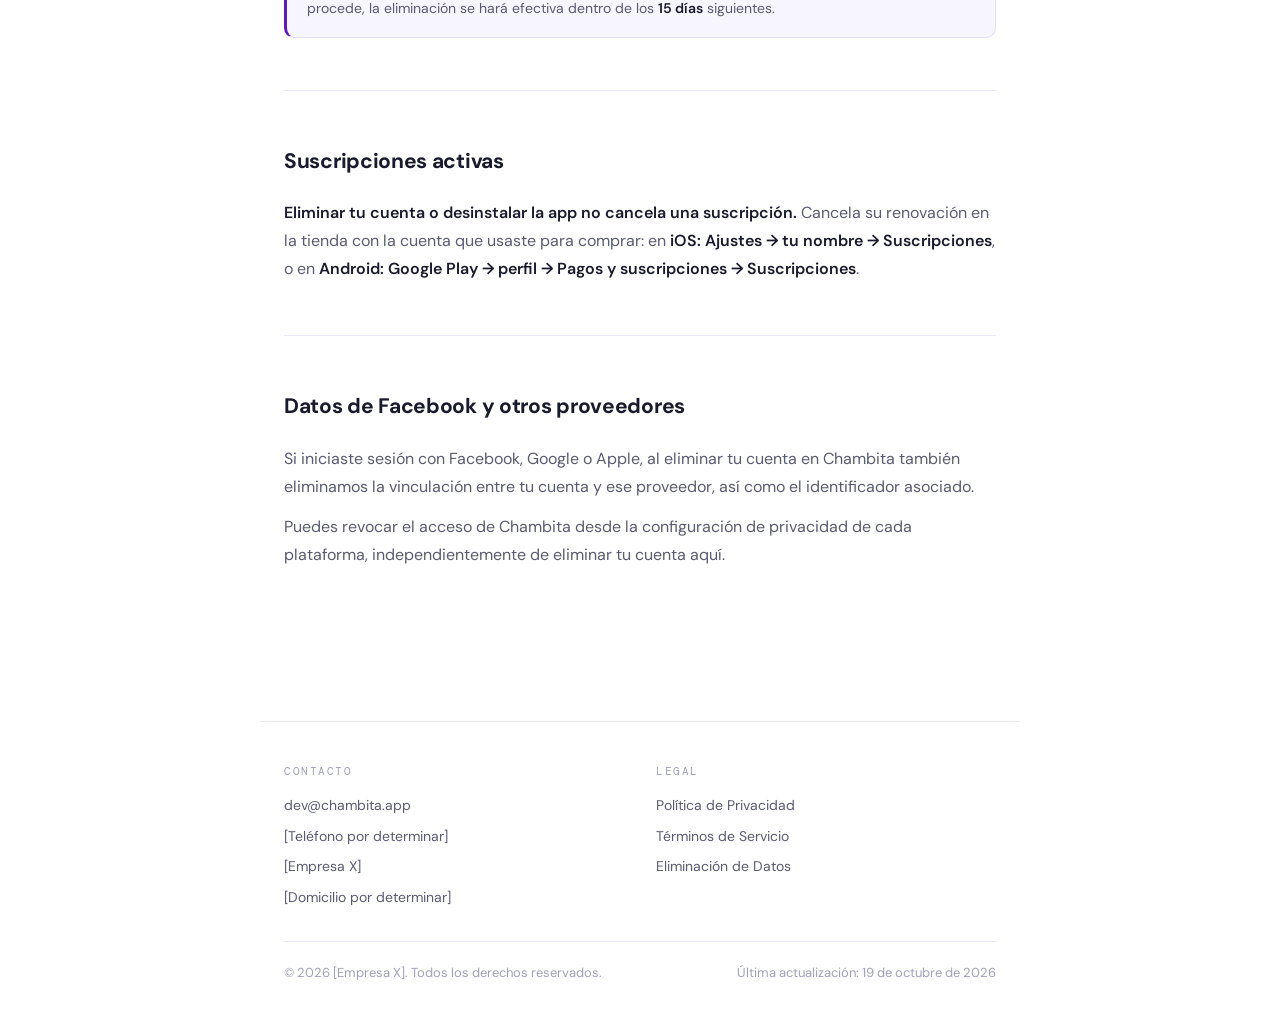
==== commit c8d1cec5: "update on terms and conditions" ====
--- a/data-deletion.html
+++ b/data-deletion.html
@@ -154,22 +154,28 @@
       <p>Si iniciaste sesión con Facebook, Google o Apple, al eliminar tu cuenta en Chambita también eliminamos la vinculación entre tu cuenta y ese proveedor, así como el identificador asociado.</p>
       <p>Puedes revocar el acceso de Chambita desde la configuración de privacidad de cada plataforma, independientemente de eliminar tu cuenta aquí.</p>
     </div>
-    <hr />
-
-    <div class="section">
-      <div class="section-header"><h2>Contacto</h2></div>
-      <p>Si tienes dudas sobre la eliminación de tus datos o el proceso no funcionó como esperabas, contáctanos:</p>
-      <div class="callout">
-        <p>📧 <a href="mailto:dev@chambita.app">dev@chambita.app</a><br />📞 [Teléfono por determinar]<br />[Empresa X] · [Domicilio por determinar]</p>
-      </div>
-    </div>
-
-    <hr class="end" />
   </div>
 
   <footer class="site-footer">
-    <p>© 2026 Chambita. Todos los derechos reservados.</p>
-    <p>Última actualización: 19 de octubre de 2026</p>
+    <div class="site-footer-cols">
+      <div class="site-footer-col">
+        <p class="site-footer-title">Contacto</p>
+        <a href="mailto:dev@chambita.app">dev@chambita.app</a>
+        <span>[Teléfono por determinar]</span>
+        <span>[Empresa X]</span>
+        <span>[Domicilio por determinar]</span>
+      </div>
+      <div class="site-footer-col">
+        <p class="site-footer-title">Legal</p>
+        <a href="/privacy">Política de Privacidad</a>
+        <a href="/terms">Términos de Servicio</a>
+        <a href="/data-deletion">Eliminación de Datos</a>
+      </div>
+    </div>
+    <div class="site-footer-bottom">
+      <p>© 2026 [Empresa X]. Todos los derechos reservados.</p>
+      <p>Última actualización: 19 de octubre de 2026</p>
+    </div>
   </footer>
 
 </body>
--- a/assets/css/documents.css
+++ b/assets/css/documents.css
@@ -330,21 +330,53 @@
 /* ── Footer ── */
 .site-footer {
   border-top: 1px solid var(--border);
-  padding: 32px 24px;
+  padding: 40px 24px 32px;
+  max-width: 760px;
+  margin: 0 auto;
+}
+
+.site-footer-cols {
+  display: grid;
+  grid-template-columns: 1fr 1fr;
+  gap: 32px;
+  margin-bottom: 32px;
+}
+
+.site-footer-col {
+  display: flex;
+  flex-direction: column;
+  gap: 6px;
+  font-size: 14px;
+  color: var(--muted);
+}
+
+.site-footer-title {
+  font-family: var(--mono);
+  font-size: 11px;
+  letter-spacing: 1.5px;
+  text-transform: uppercase;
+  color: var(--faint);
+  margin-bottom: 6px;
+}
+
+.site-footer-col a { color: var(--muted); }
+.site-footer-col a:hover { color: var(--accent); }
+
+.site-footer-bottom {
+  border-top: 1px solid var(--border);
+  padding-top: 20px;
   display: flex;
   align-items: center;
   justify-content: space-between;
   flex-wrap: wrap;
-  gap: 16px;
-  max-width: 760px;
-  margin: 0 auto;
-}
-
-.site-footer p { font-size: 13px; color: var(--faint); }
+  gap: 8px 16px;
+}
+
+.site-footer-bottom p { font-size: 13px; color: var(--faint); }
 
 /* ── Responsive ── */
 @media (max-width: 540px) {
-  .options, .data-grid { grid-template-columns: 1fr; }
+  .options, .data-grid, .site-footer-cols { grid-template-columns: 1fr; }
   .provider-row, .providers-header,
   .retention-row, .retention-header { grid-template-columns: 1fr; gap: 4px; }
   .providers-header, .retention-header { display: none; }
@@ -357,7 +389,6 @@
 .spaced-top    { margin-top: 12px; }
 .spaced-top-md { margin-top: 20px; }
 .spaced-top-lg { margin-top: 28px; }
-hr.end { margin-bottom: 0; }
 
 /* ── Steps title ── */
 .steps-title {
@@ -368,10 +399,6 @@
   text-transform: uppercase;
   margin-bottom: 8px;
 }
-
-/* ── Legal entity block ── */
-.entity { margin-bottom: 56px; }
-.entity .callout { margin-top: 0; }
 
 /* ── Sub-headings inside a section ── */
 .section h3 {
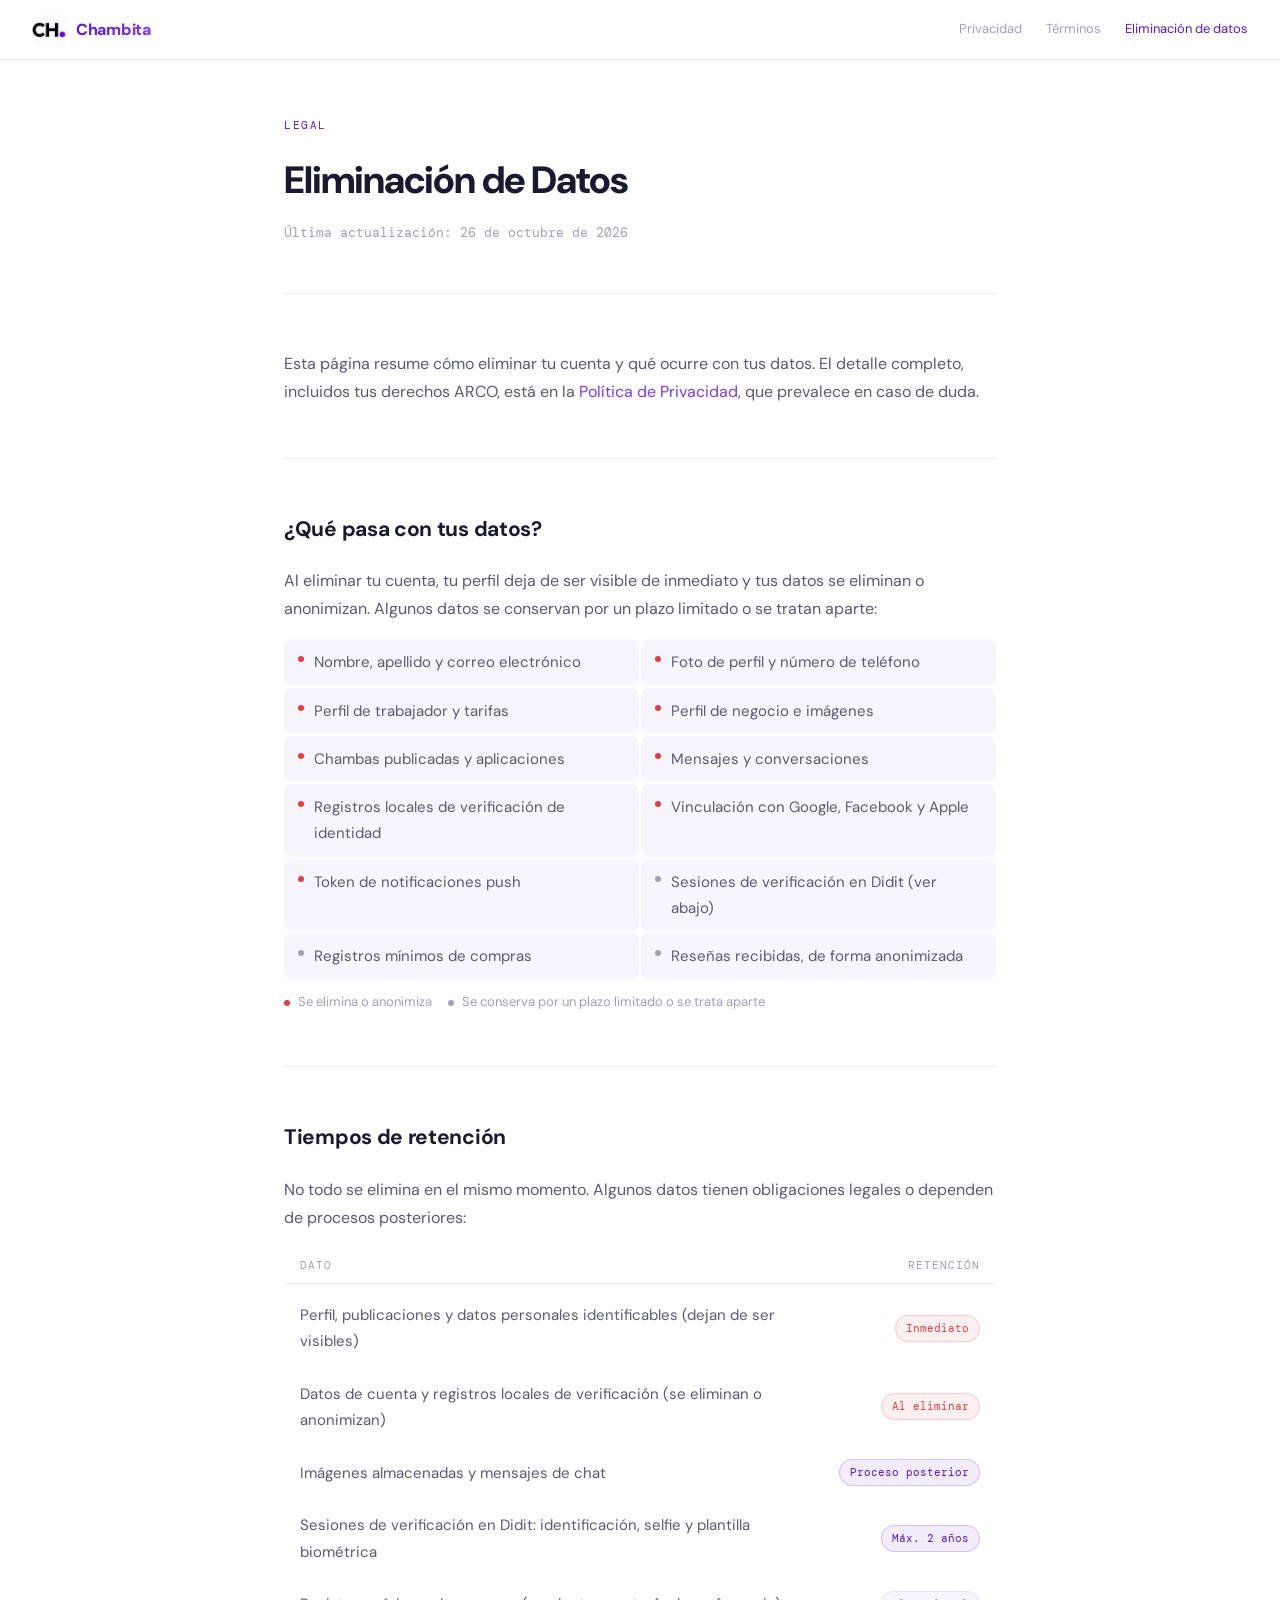
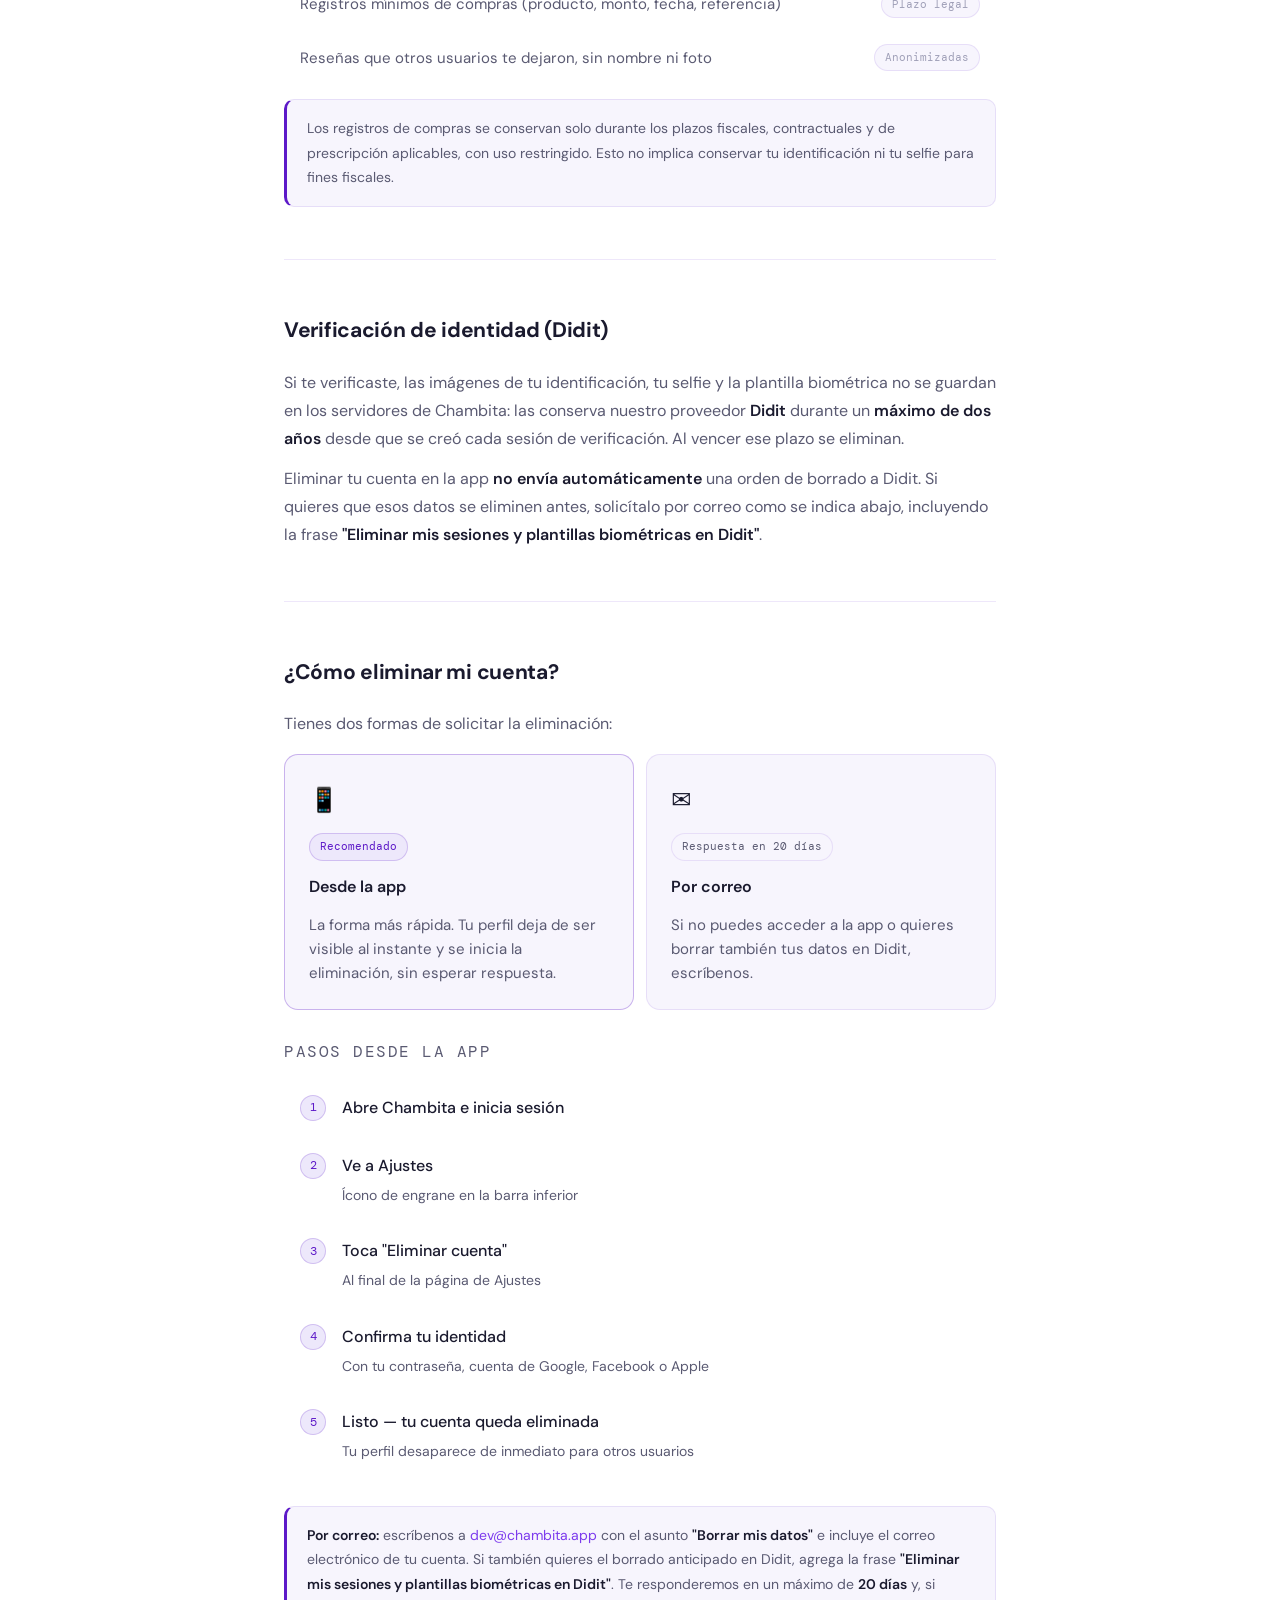
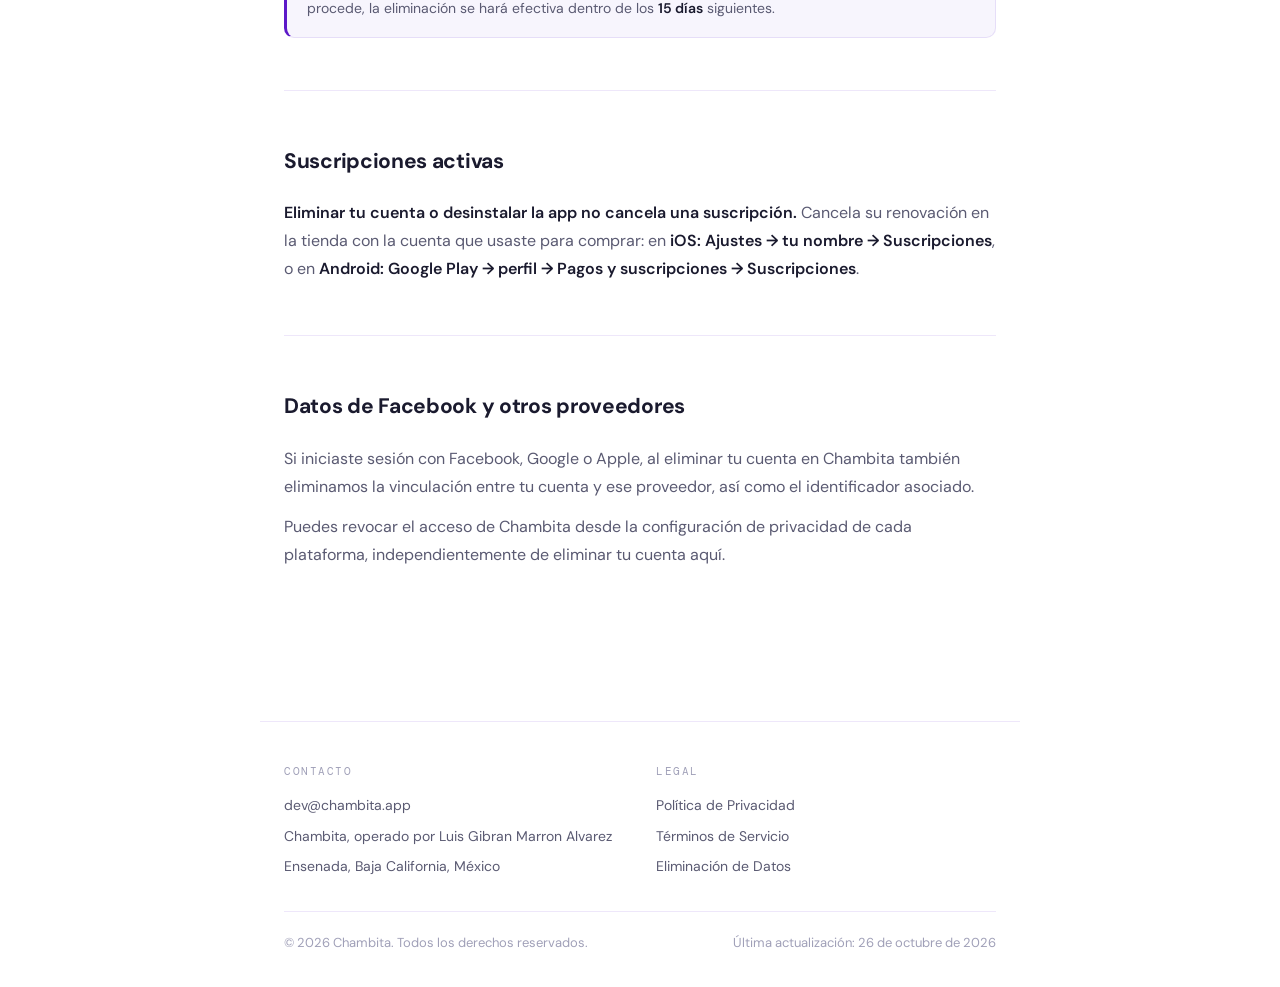
==== commit 9069121b: "Fill legal controller details and remove phone placeholder" ====
--- a/data-deletion.html
+++ b/data-deletion.html
@@ -4,6 +4,26 @@
   <meta charset="UTF-8" />
   <meta name="viewport" content="width=device-width, initial-scale=1.0" />
   <title>Eliminación de Datos — Chambita</title>
+  <meta name="description" content="Cómo eliminar tu cuenta de Chambita, qué datos se borran y cuánto tiempo se conservan los que tienen obligaciones legales." />
+  <link rel="canonical" href="https://chambita.app/data-deletion" />
+  <meta name="theme-color" content="#5c18c8" />
+  <link rel="icon" href="/favicon.ico" sizes="any" />
+  <link rel="icon" type="image/png" sizes="32x32" href="/assets/images/brand/icon-32.png" />
+  <link rel="apple-touch-icon" href="/apple-touch-icon.png" />
+  <link rel="manifest" href="/site.webmanifest" />
+  <meta property="og:type" content="website" />
+  <meta property="og:site_name" content="Chambita" />
+  <meta property="og:locale" content="es_MX" />
+  <meta property="og:url" content="https://chambita.app/data-deletion" />
+  <meta property="og:title" content="Eliminación de Datos — Chambita" />
+  <meta property="og:description" content="Cómo eliminar tu cuenta de Chambita, qué datos se borran y cuánto tiempo se conservan los que tienen obligaciones legales." />
+  <meta property="og:image" content="https://chambita.app/assets/images/og-image.jpg" />
+  <meta property="og:image:width" content="1200" />
+  <meta property="og:image:height" content="630" />
+  <meta property="og:image:alt" content="Chambita: trabajo cerca de ti" />
+  <meta name="twitter:card" content="summary_large_image" />
+  <link rel="preconnect" href="https://fonts.googleapis.com" />
+  <link rel="preconnect" href="https://fonts.gstatic.com" crossorigin />
   <link rel="stylesheet" href="/assets/css/base.css" />
   <link rel="stylesheet" href="/assets/css/document-header.css" />
   <link rel="stylesheet" href="/assets/css/documents.css" />
@@ -26,7 +46,7 @@
     <div class="doc-header">
       <p class="doc-header-eyebrow">Legal</p>
       <h1>Eliminación de Datos</h1>
-      <p class="doc-header-meta">Última actualización: 19 de octubre de 2026</p>
+      <p class="doc-header-meta">Última actualización: 26 de octubre de 2026</p>
     </div>
 
     <div class="section">
@@ -161,9 +181,8 @@
       <div class="site-footer-col">
         <p class="site-footer-title">Contacto</p>
         <a href="mailto:dev@chambita.app">dev@chambita.app</a>
-        <span>[Teléfono por determinar]</span>
-        <span>[Empresa X]</span>
-        <span>[Domicilio por determinar]</span>
+        <span>Chambita, operado por Luis Gibran Marron Alvarez</span>
+        <span>Ensenada, Baja California, México</span>
       </div>
       <div class="site-footer-col">
         <p class="site-footer-title">Legal</p>
@@ -173,8 +192,8 @@
       </div>
     </div>
     <div class="site-footer-bottom">
-      <p>© 2026 [Empresa X]. Todos los derechos reservados.</p>
-      <p>Última actualización: 19 de octubre de 2026</p>
+      <p>© 2026 Chambita. Todos los derechos reservados.</p>
+      <p>Última actualización: 26 de octubre de 2026</p>
     </div>
   </footer>
 
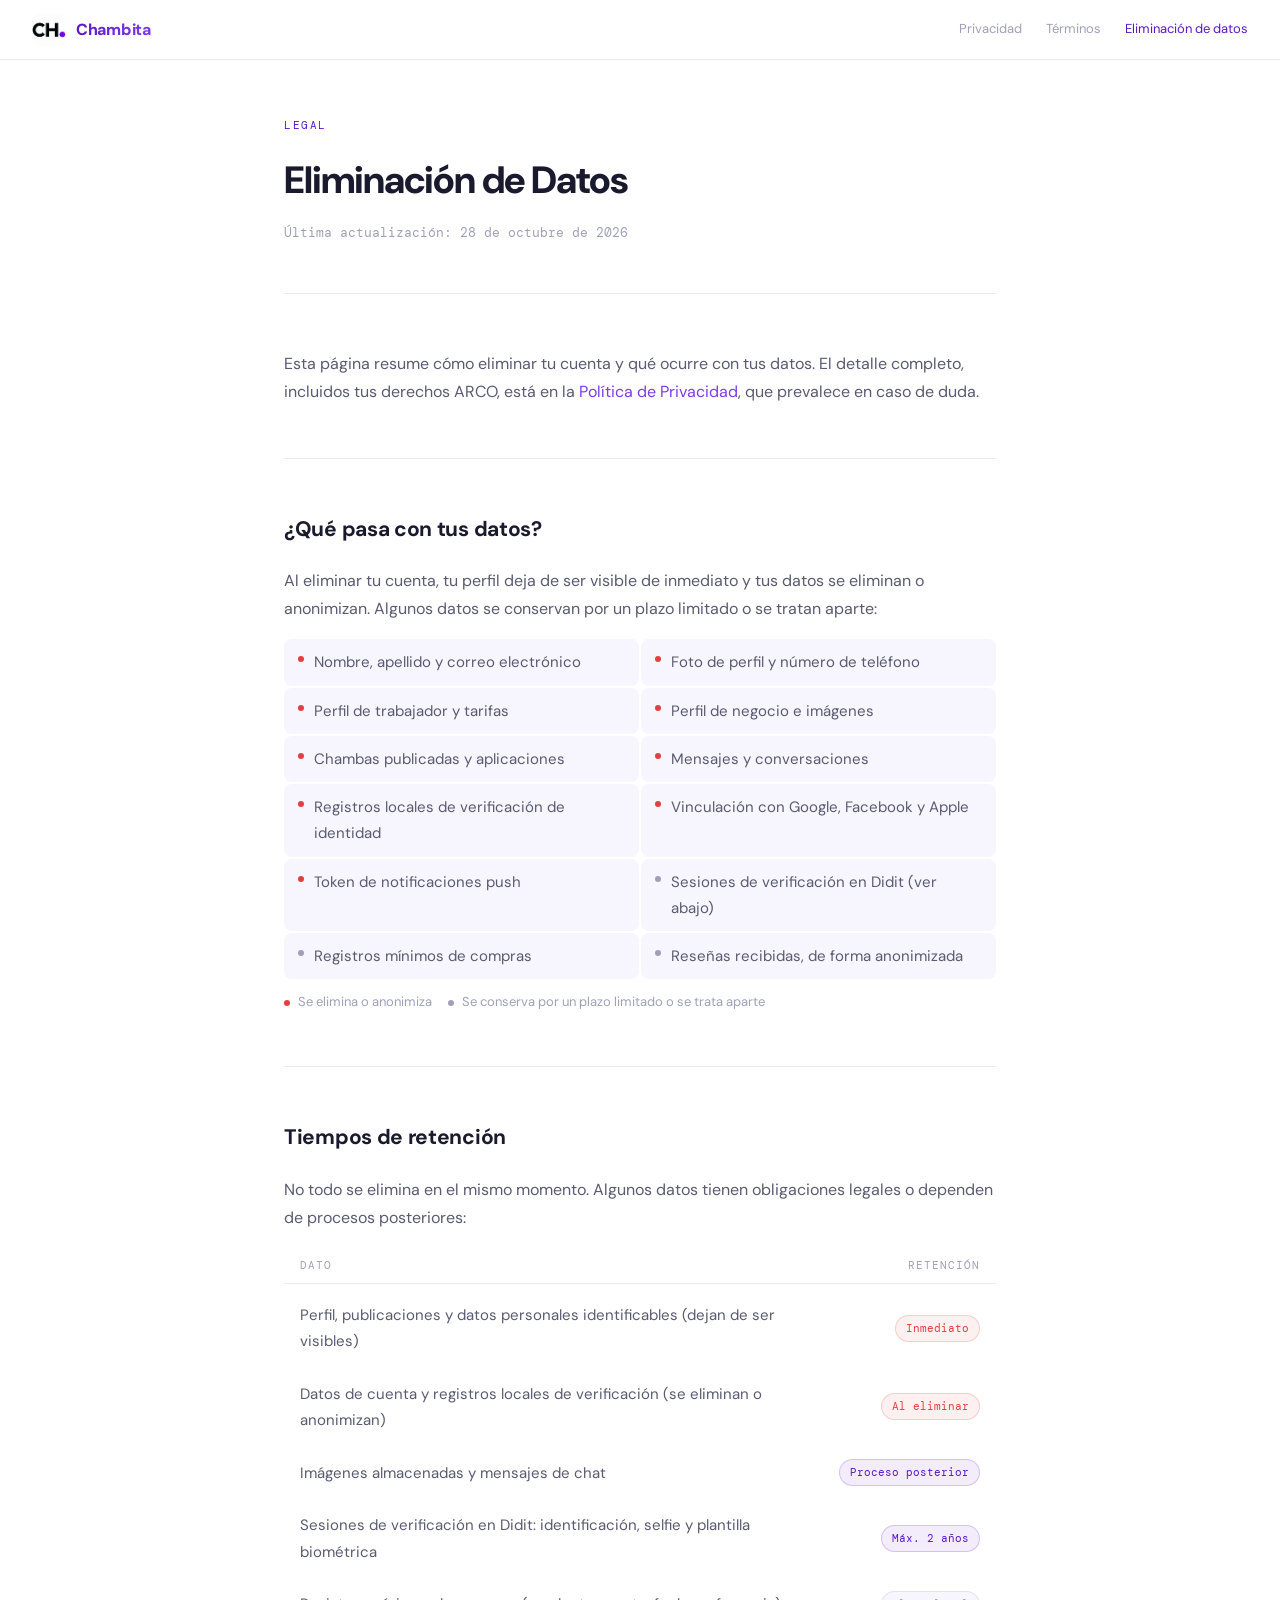
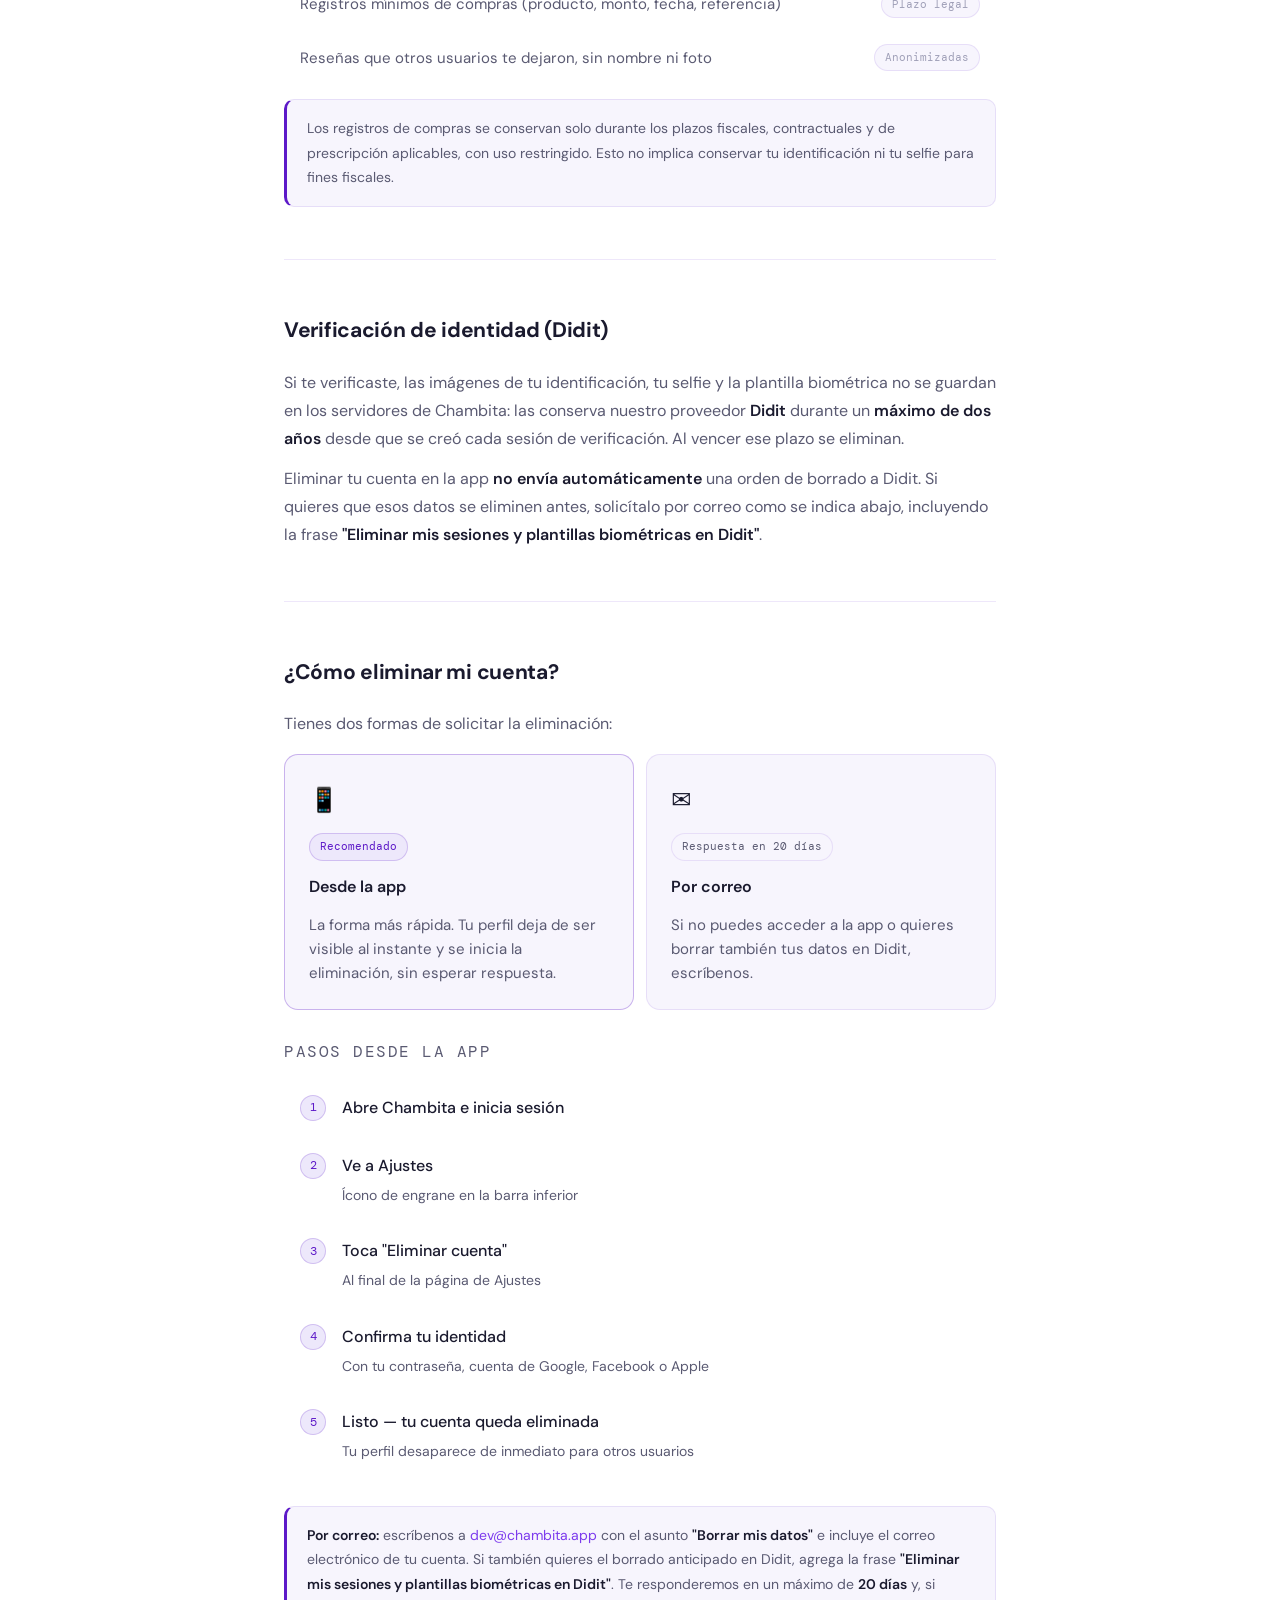
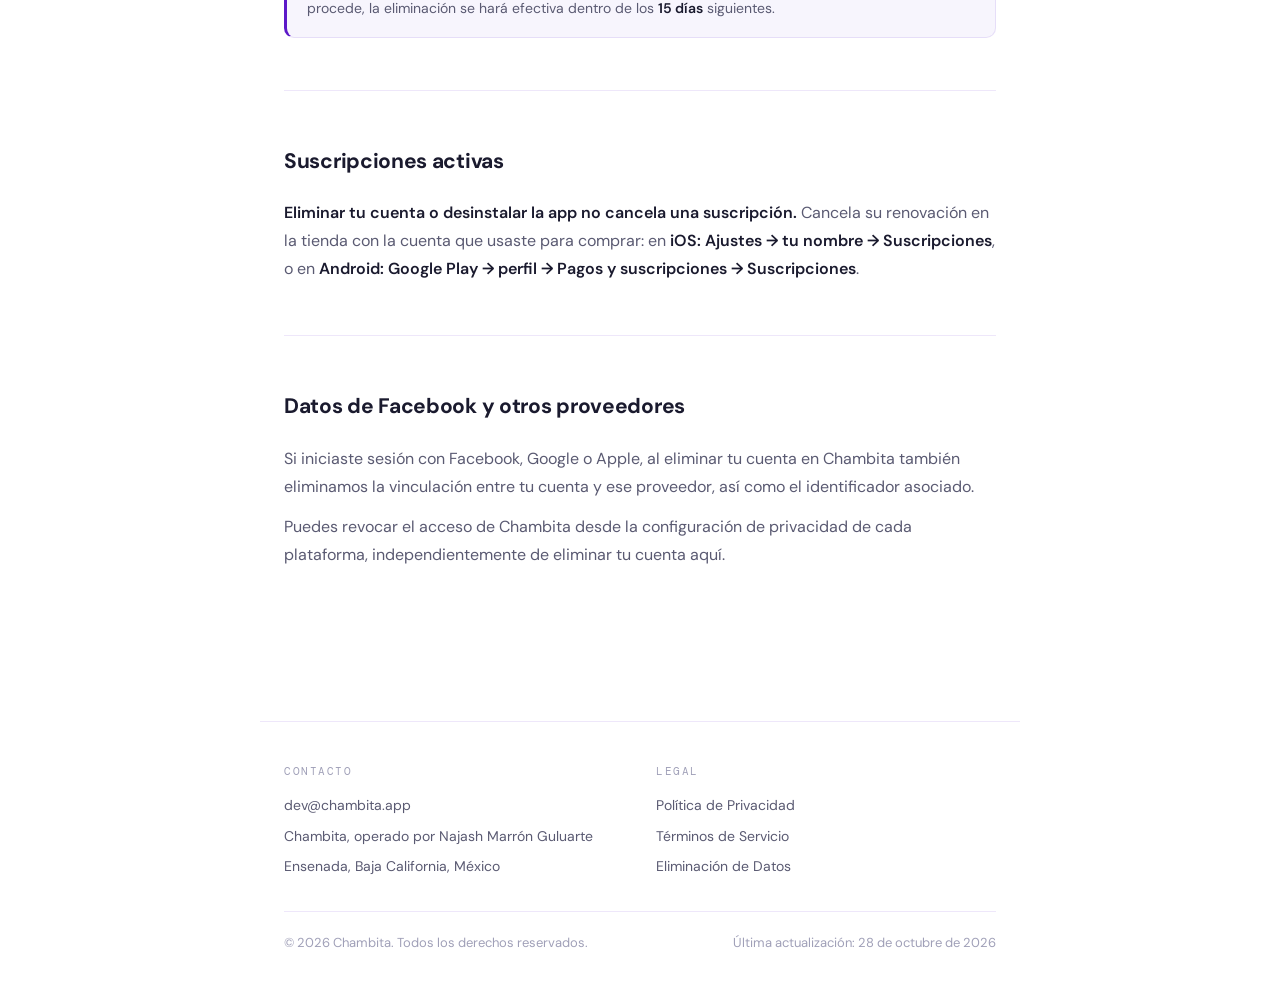
==== commit 6a8c6a51: "Update data controller and terms counterparty to Najash Marrón Guluarte" ====
--- a/data-deletion.html
+++ b/data-deletion.html
@@ -46,7 +46,7 @@
     <div class="doc-header">
       <p class="doc-header-eyebrow">Legal</p>
       <h1>Eliminación de Datos</h1>
-      <p class="doc-header-meta">Última actualización: 26 de octubre de 2026</p>
+      <p class="doc-header-meta">Última actualización: 28 de octubre de 2026</p>
     </div>
 
     <div class="section">
@@ -181,7 +181,7 @@
       <div class="site-footer-col">
         <p class="site-footer-title">Contacto</p>
         <a href="mailto:dev@chambita.app">dev@chambita.app</a>
-        <span>Chambita, operado por Luis Gibran Marron Alvarez</span>
+        <span>Chambita, operado por Najash Marrón Guluarte</span>
         <span>Ensenada, Baja California, México</span>
       </div>
       <div class="site-footer-col">
@@ -193,7 +193,7 @@
     </div>
     <div class="site-footer-bottom">
       <p>© 2026 Chambita. Todos los derechos reservados.</p>
-      <p>Última actualización: 26 de octubre de 2026</p>
+      <p>Última actualización: 28 de octubre de 2026</p>
     </div>
   </footer>
 
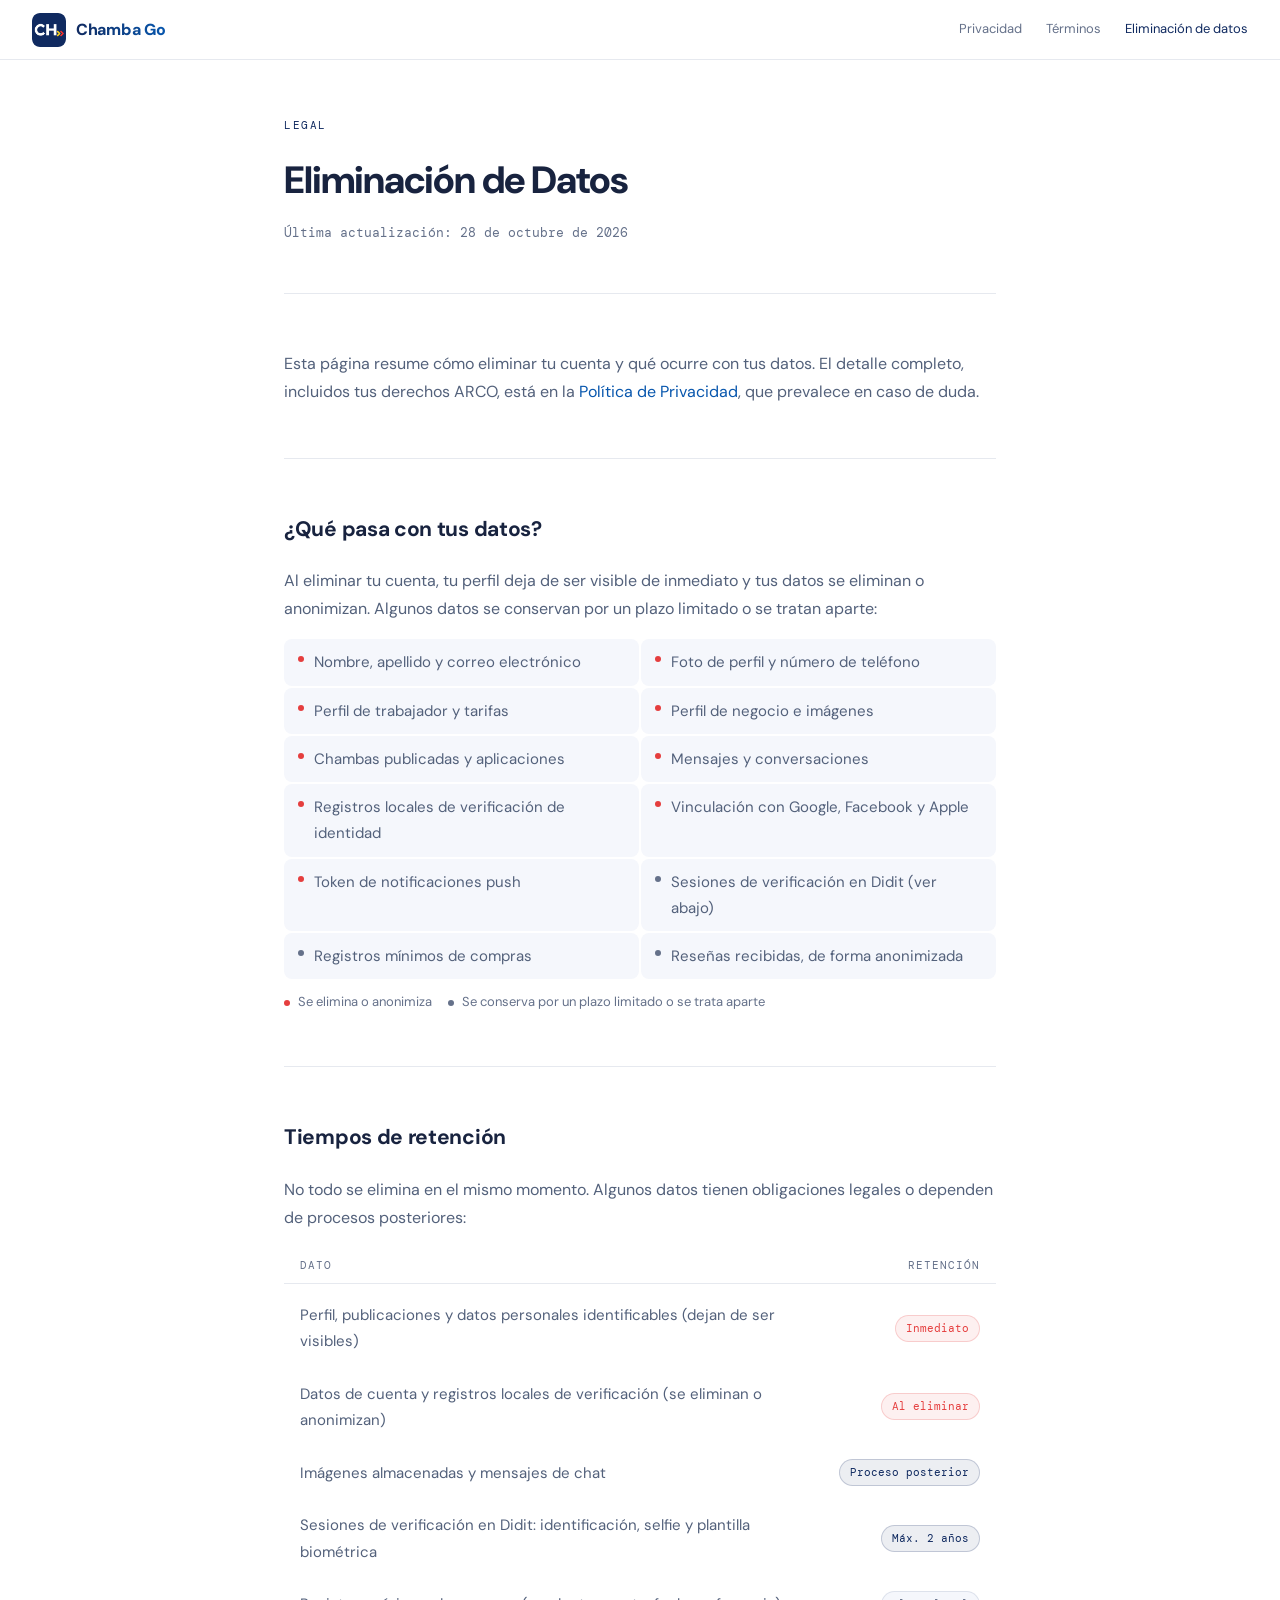
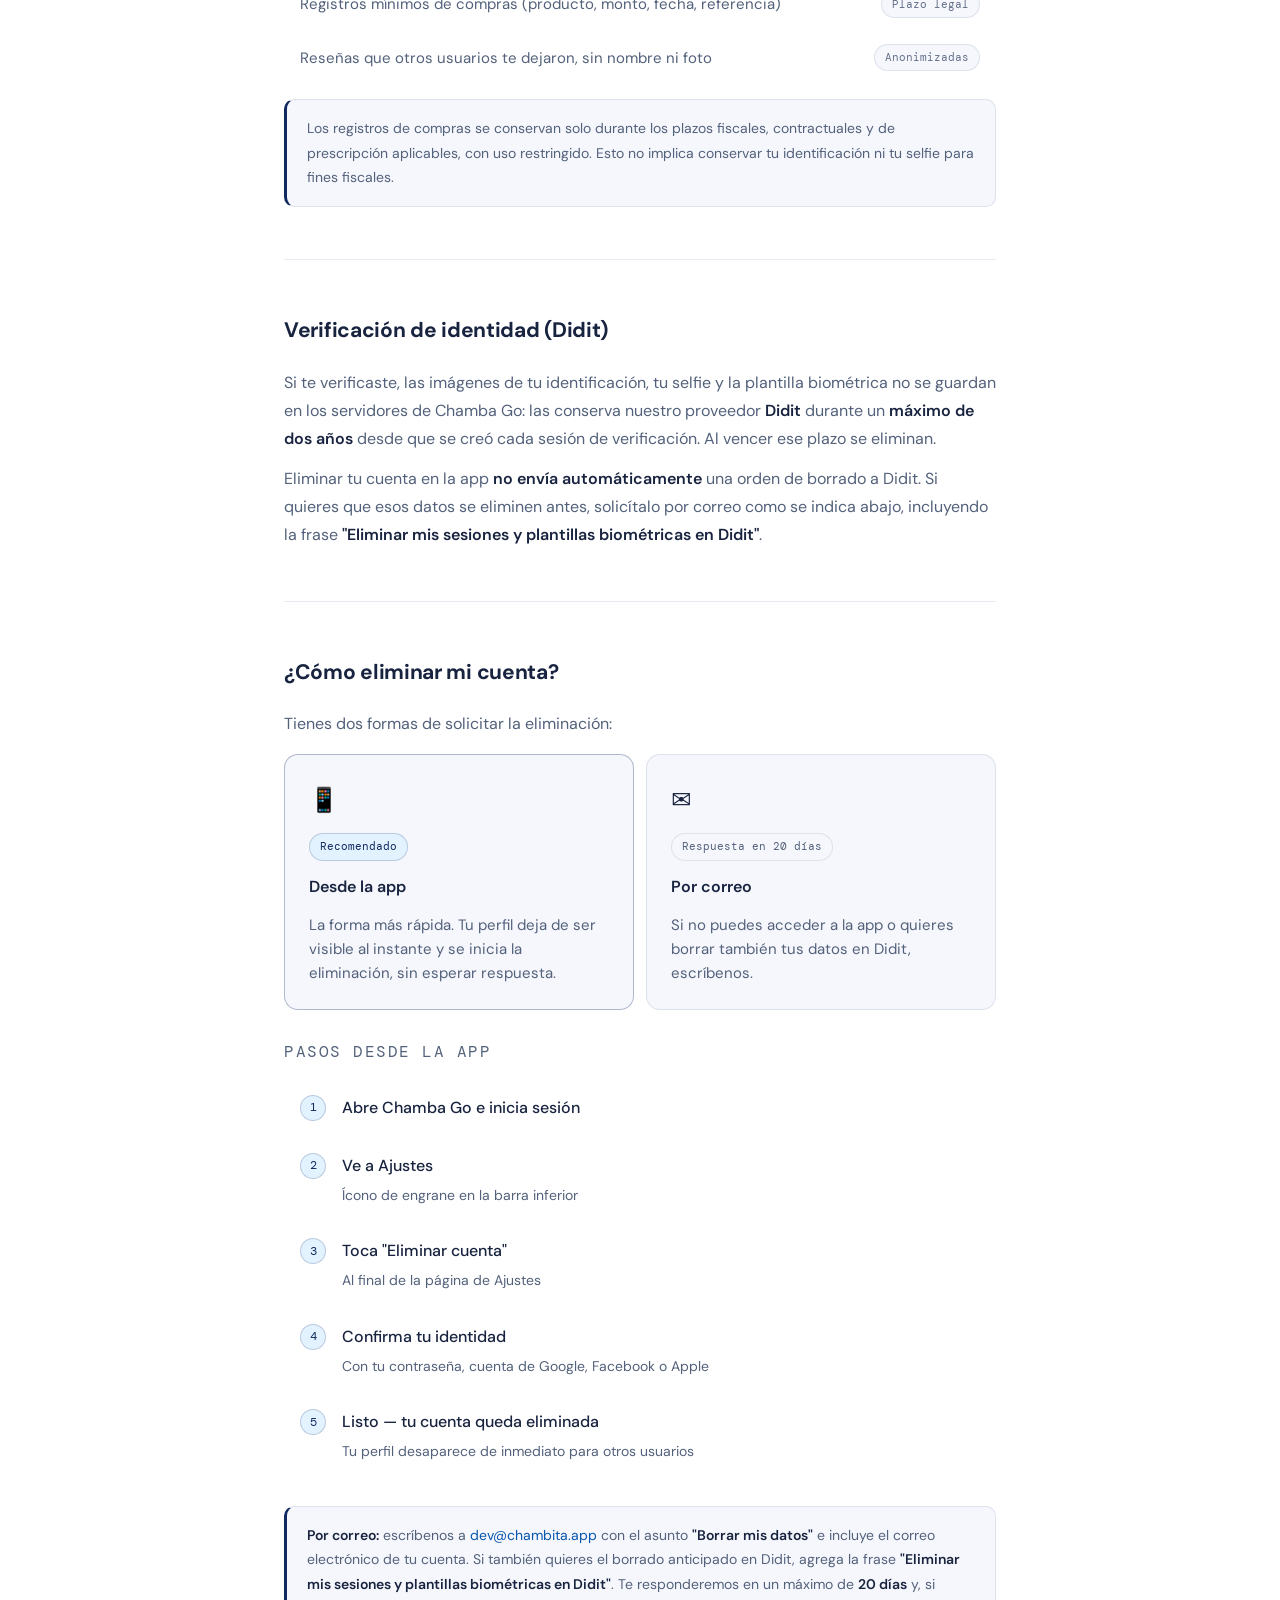
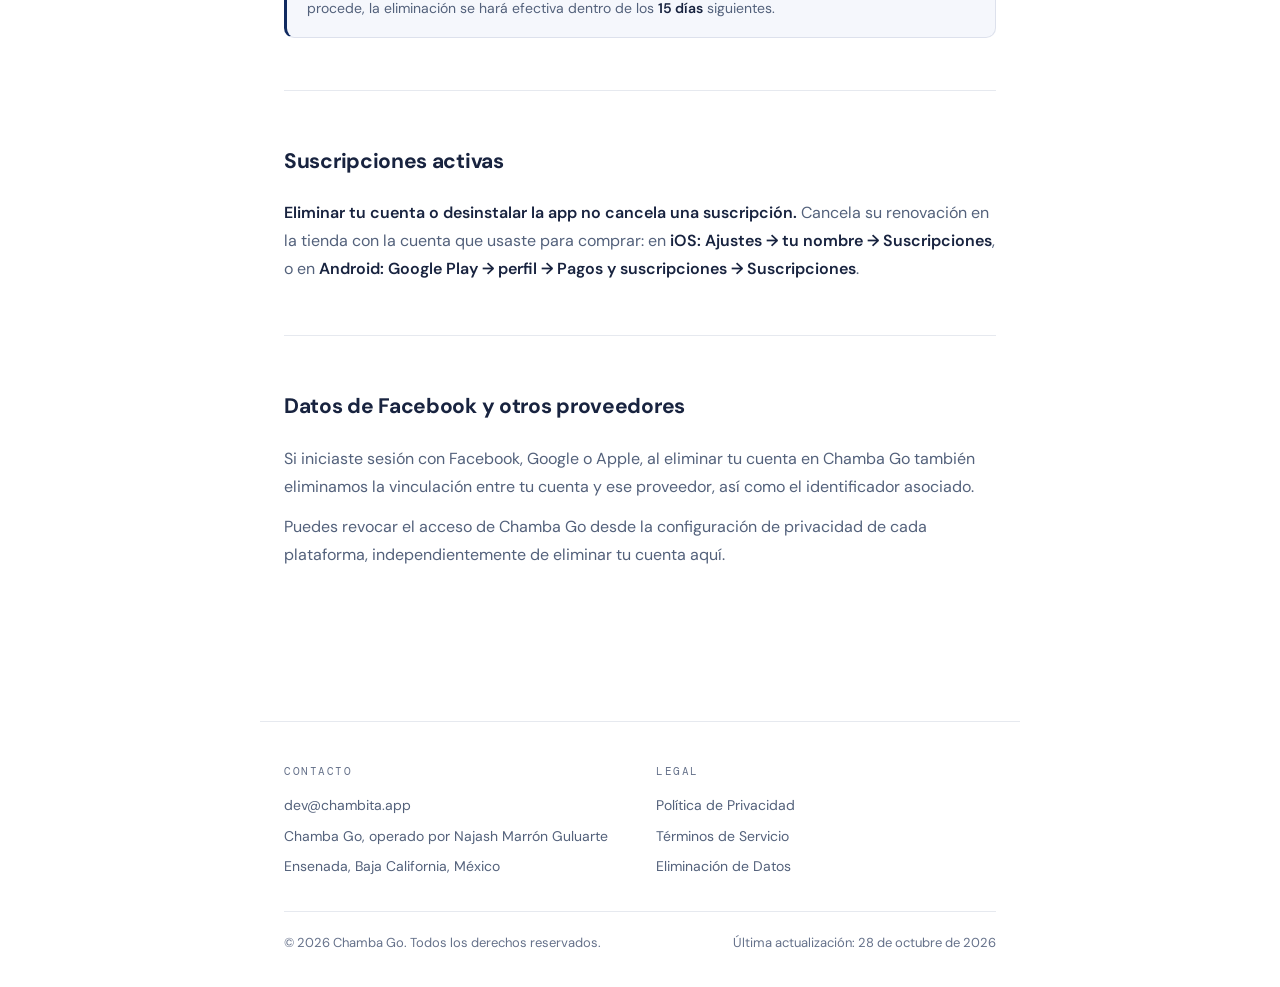
==== commit 5456603e: "Update landing page with Chamba Go branding and colors" ====
--- a/data-deletion.html
+++ b/data-deletion.html
@@ -3,24 +3,24 @@
 <head>
   <meta charset="UTF-8" />
   <meta name="viewport" content="width=device-width, initial-scale=1.0" />
-  <title>Eliminación de Datos — Chambita</title>
-  <meta name="description" content="Cómo eliminar tu cuenta de Chambita, qué datos se borran y cuánto tiempo se conservan los que tienen obligaciones legales." />
+  <title>Eliminación de Datos — Chamba Go</title>
+  <meta name="description" content="Cómo eliminar tu cuenta de Chamba Go, qué datos se borran y cuánto tiempo se conservan los que tienen obligaciones legales." />
   <link rel="canonical" href="https://chambita.app/data-deletion" />
-  <meta name="theme-color" content="#5c18c8" />
+  <meta name="theme-color" content="#102A60" />
   <link rel="icon" href="/favicon.ico" sizes="any" />
   <link rel="icon" type="image/png" sizes="32x32" href="/assets/images/brand/icon-32.png" />
   <link rel="apple-touch-icon" href="/apple-touch-icon.png" />
   <link rel="manifest" href="/site.webmanifest" />
   <meta property="og:type" content="website" />
-  <meta property="og:site_name" content="Chambita" />
+  <meta property="og:site_name" content="Chamba Go" />
   <meta property="og:locale" content="es_MX" />
   <meta property="og:url" content="https://chambita.app/data-deletion" />
-  <meta property="og:title" content="Eliminación de Datos — Chambita" />
-  <meta property="og:description" content="Cómo eliminar tu cuenta de Chambita, qué datos se borran y cuánto tiempo se conservan los que tienen obligaciones legales." />
+  <meta property="og:title" content="Eliminación de Datos — Chamba Go" />
+  <meta property="og:description" content="Cómo eliminar tu cuenta de Chamba Go, qué datos se borran y cuánto tiempo se conservan los que tienen obligaciones legales." />
   <meta property="og:image" content="https://chambita.app/assets/images/og-image.jpg" />
   <meta property="og:image:width" content="1200" />
   <meta property="og:image:height" content="630" />
-  <meta property="og:image:alt" content="Chambita: trabajo cerca de ti" />
+  <meta property="og:image:alt" content="Chamba Go: trabajo cerca de ti" />
   <meta name="twitter:card" content="summary_large_image" />
   <link rel="preconnect" href="https://fonts.googleapis.com" />
   <link rel="preconnect" href="https://fonts.gstatic.com" crossorigin />
@@ -32,8 +32,8 @@
 
   <header class="site-header">
     <a href="/" class="site-header-logo">
-      <img src="/assets/images/brand/chambita_logo.png" alt="Chambita" />
-      <span>Chambita</span>
+      <img src="/assets/images/brand/chambita_logo.png" alt="Chamba Go" />
+      <span>Chamba Go</span>
     </a>
     <nav class="site-header-nav">
       <a href="/privacy">Privacidad</a>
@@ -98,7 +98,7 @@
 
     <div class="section">
       <div class="section-header"><h2>Verificación de identidad (Didit)</h2></div>
-      <p>Si te verificaste, las imágenes de tu identificación, tu selfie y la plantilla biométrica no se guardan en los servidores de Chambita: las conserva nuestro proveedor <strong>Didit</strong> durante un <strong>máximo de dos años</strong> desde que se creó cada sesión de verificación. Al vencer ese plazo se eliminan.</p>
+      <p>Si te verificaste, las imágenes de tu identificación, tu selfie y la plantilla biométrica no se guardan en los servidores de Chamba Go: las conserva nuestro proveedor <strong>Didit</strong> durante un <strong>máximo de dos años</strong> desde que se creó cada sesión de verificación. Al vencer ese plazo se eliminan.</p>
       <p>Eliminar tu cuenta en la app <strong>no envía automáticamente</strong> una orden de borrado a Didit. Si quieres que esos datos se eliminen antes, solicítalo por correo como se indica abajo, incluyendo la frase <strong>"Eliminar mis sesiones y plantillas biométricas en Didit"</strong>.</p>
     </div>
     <hr />
@@ -125,7 +125,7 @@
         <p class="steps-title">Pasos desde la app</p>
         <div class="step">
           <div class="step-num">1</div>
-          <div class="step-content"><div class="step-label">Abre Chambita e inicia sesión</div></div>
+          <div class="step-content"><div class="step-label">Abre Chamba Go e inicia sesión</div></div>
         </div>
         <div class="step">
           <div class="step-num">2</div>
@@ -171,8 +171,8 @@
 
     <div class="section">
       <div class="section-header"><h2>Datos de Facebook y otros proveedores</h2></div>
-      <p>Si iniciaste sesión con Facebook, Google o Apple, al eliminar tu cuenta en Chambita también eliminamos la vinculación entre tu cuenta y ese proveedor, así como el identificador asociado.</p>
-      <p>Puedes revocar el acceso de Chambita desde la configuración de privacidad de cada plataforma, independientemente de eliminar tu cuenta aquí.</p>
+      <p>Si iniciaste sesión con Facebook, Google o Apple, al eliminar tu cuenta en Chamba Go también eliminamos la vinculación entre tu cuenta y ese proveedor, así como el identificador asociado.</p>
+      <p>Puedes revocar el acceso de Chamba Go desde la configuración de privacidad de cada plataforma, independientemente de eliminar tu cuenta aquí.</p>
     </div>
   </div>
 
@@ -181,7 +181,7 @@
       <div class="site-footer-col">
         <p class="site-footer-title">Contacto</p>
         <a href="mailto:dev@chambita.app">dev@chambita.app</a>
-        <span>Chambita, operado por Najash Marrón Guluarte</span>
+        <span>Chamba Go, operado por Najash Marrón Guluarte</span>
         <span>Ensenada, Baja California, México</span>
       </div>
       <div class="site-footer-col">
@@ -192,7 +192,7 @@
       </div>
     </div>
     <div class="site-footer-bottom">
-      <p>© 2026 Chambita. Todos los derechos reservados.</p>
+      <p>© 2026 Chamba Go. Todos los derechos reservados.</p>
       <p>Última actualización: 28 de octubre de 2026</p>
     </div>
   </footer>
--- a/assets/css/base.css
+++ b/assets/css/base.css
@@ -1,15 +1,20 @@
 @import url('https://fonts.googleapis.com/css2?family=DM+Sans:ital,opsz,wght@0,9..40,300;0,9..40,400;0,9..40,500;0,9..40,600;0,9..40,700;1,9..40,300&family=DM+Mono:wght@400;500&display=swap');
 
 :root {
+  --brand-blue: #102A60;
+  --brand-blue-hover: #18366F;
+  --brand-yellow: #FCD21C;
+  --brand-red: #EF302B;
+  --brand-accent: #2684FF;
   --bg:       #ffffff;
-  --surface:  #f7f5fd;
-  --border:   rgba(92, 24, 200, 0.1);
-  --text:     #1a1a2e;
-  --muted:    #5a5a72;
-  --faint:    #a0a0b8;
-  --accent:   #5c18c8;
-  --accent2:  #7c3aed;
-  --accent-light: #ede8fb;
+  --surface:  #F5F7FC;
+  --border:   rgba(16, 42, 96, 0.1);
+  --text:     #18233F;
+  --muted:    #53617B;
+  --faint:    #65718A;
+  --accent:   var(--brand-blue);
+  --accent2:  #0756AD;
+  --accent-light: #E3F2FF;
   --danger:   #e53e3e;
   --success:  #38a169;
   --mono:     'DM Mono', monospace;
--- a/assets/css/document-header.css
+++ b/assets/css/document-header.css
@@ -30,7 +30,7 @@
 .site-header-logo span {
   font-size: 16px;
   font-weight: 800;
-  background: linear-gradient(90deg, #5c18c8, #7c3aed);
+  background: linear-gradient(90deg, #102A60, #0756AD);
   -webkit-background-clip: text;
   -webkit-text-fill-color: transparent;
   letter-spacing: -0.3px;
--- a/assets/css/documents.css
+++ b/assets/css/documents.css
@@ -229,7 +229,7 @@
 }
 
 .tag-immediate { background: rgba(229,62,62,0.08); color: var(--danger); border: 1px solid rgba(229,62,62,0.2); }
-.tag-30days    { background: rgba(92,24,200,0.08); color: var(--accent); border: 1px solid rgba(92,24,200,0.2); }
+.tag-30days    { background: rgba(16, 42, 96,0.08); color: var(--accent); border: 1px solid rgba(16, 42, 96,0.2); }
 .tag-legal     { background: var(--surface); color: var(--faint); border: 1px solid var(--border); }
 
 /* ── Data grid ── */
@@ -274,7 +274,7 @@
   height: 26px;
   border-radius: 50%;
   background: var(--accent-light);
-  border: 1px solid rgba(92,24,200,0.2);
+  border: 1px solid rgba(16, 42, 96,0.2);
   color: var(--accent);
   font-family: var(--mono);
   font-size: 12px;
@@ -302,7 +302,7 @@
   gap: 12px;
 }
 
-.option-card.primary { border-color: rgba(92,24,200,0.3); }
+.option-card.primary { border-color: rgba(16, 42, 96,0.3); }
 .option-icon  { font-size: 24px; }
 .option-title { font-size: 16px; font-weight: 600; color: var(--text); }
 .option-desc  { font-size: 15px; color: var(--muted); line-height: 1.6; }
@@ -312,7 +312,7 @@
   font-size: 11px;
   color: var(--accent);
   background: var(--accent-light);
-  border: 1px solid rgba(92,24,200,0.2);
+  border: 1px solid rgba(16, 42, 96,0.2);
   border-radius: 20px;
   padding: 3px 10px;
   align-self: flex-start;
